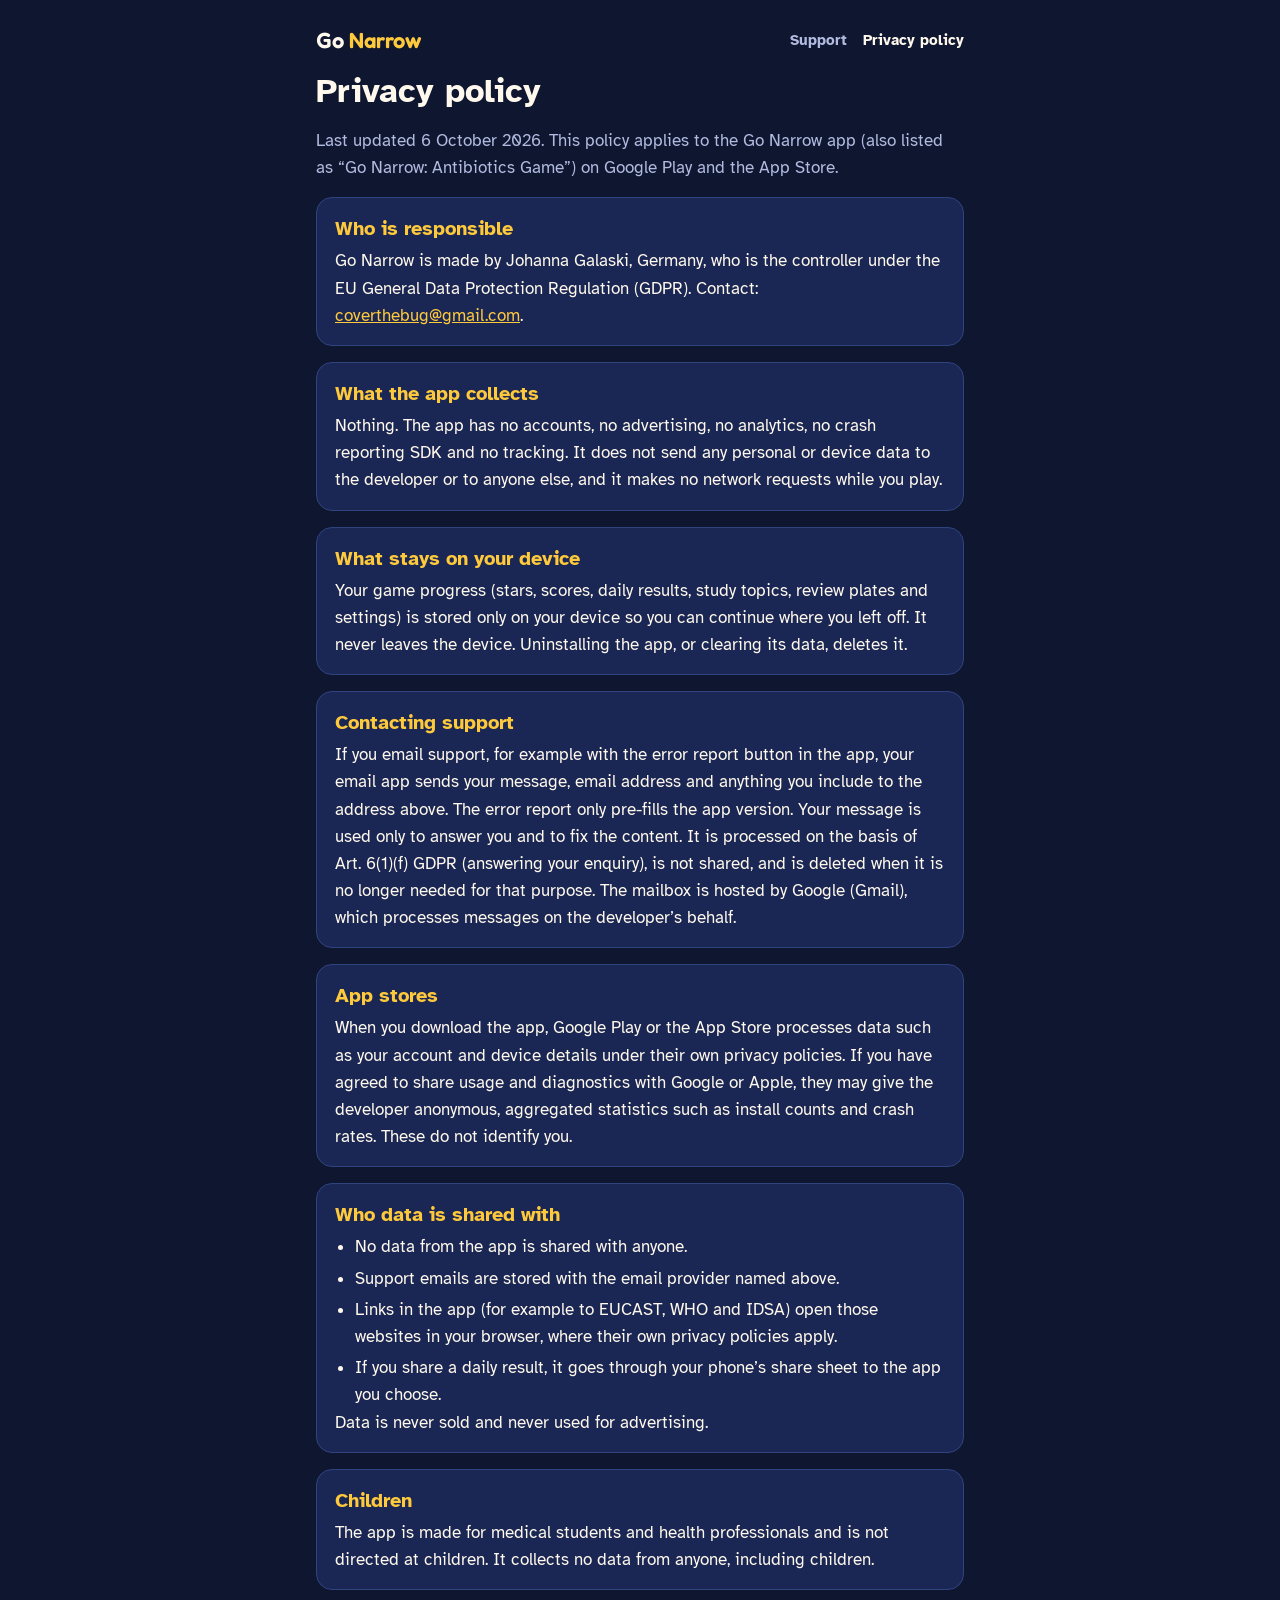
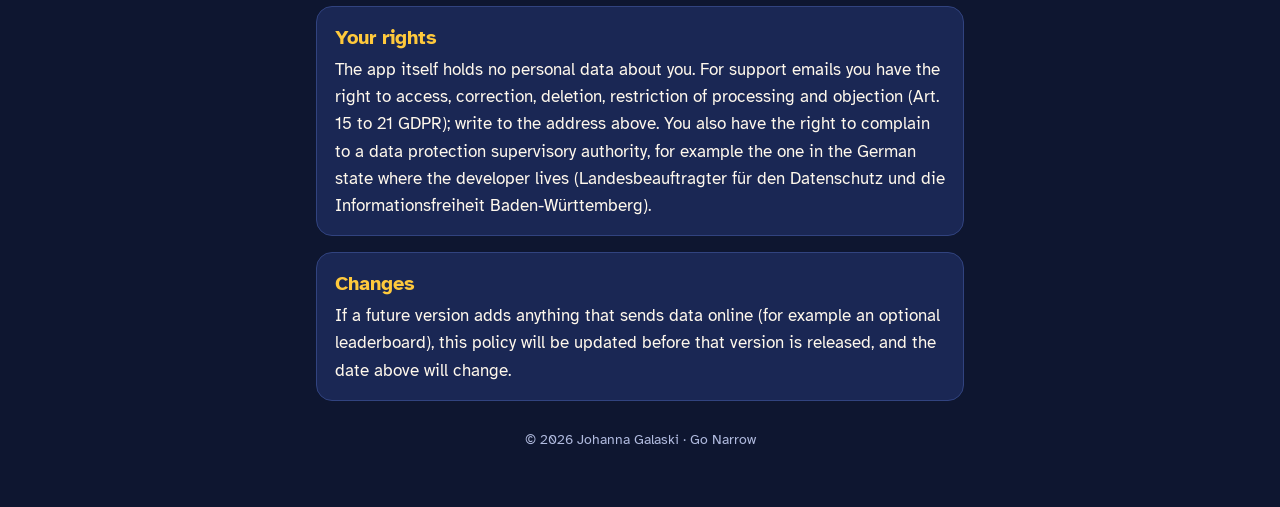
==== go-narrow/privacy.html @ a6ee61db "Privacy_Github" ====
<!doctype html>
<html lang="en">
<head>
<meta charset="utf-8">
<meta name="theme-color" content="#0e1630">
<meta name="viewport" content="width=device-width,initial-scale=1">
<title>Go Narrow Privacy Policy</title>
<meta name="description" content="Privacy policy for the Go Narrow antibiotics learning game for Android and iOS.">
<link rel="stylesheet" href="style.css">
</head>
<body>
<main>
<header><a class="mark" href="index.html">Go <span>Narrow</span></a><nav><a href="index.html">Support</a><a href="privacy.html" aria-current="page">Privacy policy</a></nav></header>
<h1>Privacy policy</h1>
<p class="lede">Last updated 6 October 2026. This policy applies to the Go Narrow app (also listed as “Go Narrow: Antibiotics Game”) on Google Play and the App Store.</p>

<section>
<h2>Who is responsible</h2>
<p>Go Narrow is made by Johanna Galaski, Germany, who is the controller under the EU General Data Protection Regulation (GDPR). Contact: <a href="mailto:coverthebug@gmail.com">coverthebug@gmail.com</a>.</p>
</section>
<section>
<h2>What the app collects</h2>
<p>Nothing. The app has no accounts, no advertising, no analytics, no crash reporting SDK and no tracking. It does not send any personal or device data to the developer or to anyone else, and it makes no network requests while you play.</p>
</section>
<section>
<h2>What stays on your device</h2>
<p>Your game progress (stars, scores, daily results, study topics, review plates and settings) is stored only on your device so you can continue where you left off. It never leaves the device. Uninstalling the app, or clearing its data, deletes it.</p>
</section>
<section>
<h2>Contacting support</h2>
<p>If you email support, for example with the error report button in the app, your email app sends your message, email address and anything you include to the address above. The error report only pre-fills the app version. Your message is used only to answer you and to fix the content. It is processed on the basis of Art. 6(1)(f) GDPR (answering your enquiry), is not shared, and is deleted when it is no longer needed for that purpose. The mailbox is hosted by Google (Gmail), which processes messages on the developer’s behalf.</p>
</section>
<section>
<h2>App stores</h2>
<p>When you download the app, Google Play or the App Store processes data such as your account and device details under their own privacy policies. If you have agreed to share usage and diagnostics with Google or Apple, they may give the developer anonymous, aggregated statistics such as install counts and crash rates. These do not identify you.</p>
</section>
<section>
<h2>Who data is shared with</h2>
<ul>
<li>No data from the app is shared with anyone.</li>
<li>Support emails are stored with the email provider named above.</li>
<li>Links in the app (for example to EUCAST, WHO and IDSA) open those websites in your browser, where their own privacy policies apply.</li>
<li>If you share a daily result, it goes through your phone’s share sheet to the app you choose.</li>
</ul>
<p>Data is never sold and never used for advertising.</p>
</section>
<section>
<h2>Children</h2>
<p>The app is made for medical students and health professionals and is not directed at children. It collects no data from anyone, including children.</p>
</section>
<section>
<h2>Your rights</h2>
<p>The app itself holds no personal data about you. For support emails you have the right to access, correction, deletion, restriction of processing and objection (Art. 15 to 21 GDPR); write to the address above. You also have the right to complain to a data protection supervisory authority, for example the one in the German state where the developer lives (Landesbeauftragter für den Datenschutz und die Informationsfreiheit Baden-Württemberg).</p>
</section>
<section>
<h2>Changes</h2>
<p>If a future version adds anything that sends data online (for example an optional leaderboard), this policy will be updated before that version is released, and the date above will change.</p>
</section>
<footer>© 2026 Johanna Galaski · Go Narrow</footer>
</main>
</body>
</html>
---- go-narrow/style.css ----
/* Atkinson Hyperlegible and Fredoka (SIL Open Font License), the same files the app embeds. */
@font-face{font-family:'Atkinson Hyperlegible';font-weight:400;font-display:swap;src:url(fonts/atkinson-400.woff2) format('woff2')}
@font-face{font-family:'Atkinson Hyperlegible';font-weight:700;font-display:swap;src:url(fonts/atkinson-700.woff2) format('woff2')}
@font-face{font-family:'Fredoka';font-weight:600;font-display:swap;src:url(fonts/fredoka-600.woff2) format('woff2')}

/* The app's colours, flat like the lessons: no gradients, no glow. */
:root{
  color-scheme:dark;
  --bg:#0e1630; --panel:#1a2754; --line:#31437f;
  --ink:#fff8ec; --dim:#b1bbdf; --gold:#ffc93c;
  --body:'Atkinson Hyperlegible',system-ui,-apple-system,'Segoe UI',Roboto,sans-serif;
  --round:'Fredoka',ui-rounded,system-ui,sans-serif;
}
*{box-sizing:border-box}
body{margin:0;background:var(--bg);color:var(--ink);font:17px/1.6 var(--body);-webkit-font-smoothing:antialiased}
main{max-width:680px;margin:0 auto;padding:28px 16px 56px;display:flex;flex-direction:column;gap:16px}
header{display:flex;align-items:center;justify-content:space-between;gap:12px;flex-wrap:wrap;padding-bottom:4px}
.mark{font:600 22px/1 var(--round);color:var(--ink);text-decoration:none}
.mark span{color:var(--gold)}
nav{display:flex;gap:16px;flex-wrap:wrap}
nav a{font-weight:700;font-size:15px;color:var(--dim);text-decoration:none}
nav a:hover,nav a[aria-current]{color:var(--ink)}

h1{margin:0;font:700 34px/1.15 var(--body);text-wrap:balance}
.lede{margin:0;color:var(--dim)}
section{background:var(--panel);border:1px solid var(--line);border-radius:16px;padding:18px 18px 16px}
h2{margin:0 0 6px;font:700 20px/1.25 var(--body);color:var(--gold)}
p{margin:0}
p+p{margin-top:10px}
ul{margin:0;padding-left:20px}
li+li{margin-top:4px}
a{color:var(--gold)}
a:focus-visible{outline:3px solid var(--gold);outline-offset:2px;border-radius:4px}
footer{margin-top:12px;font-size:14px;color:var(--dim);text-align:center}
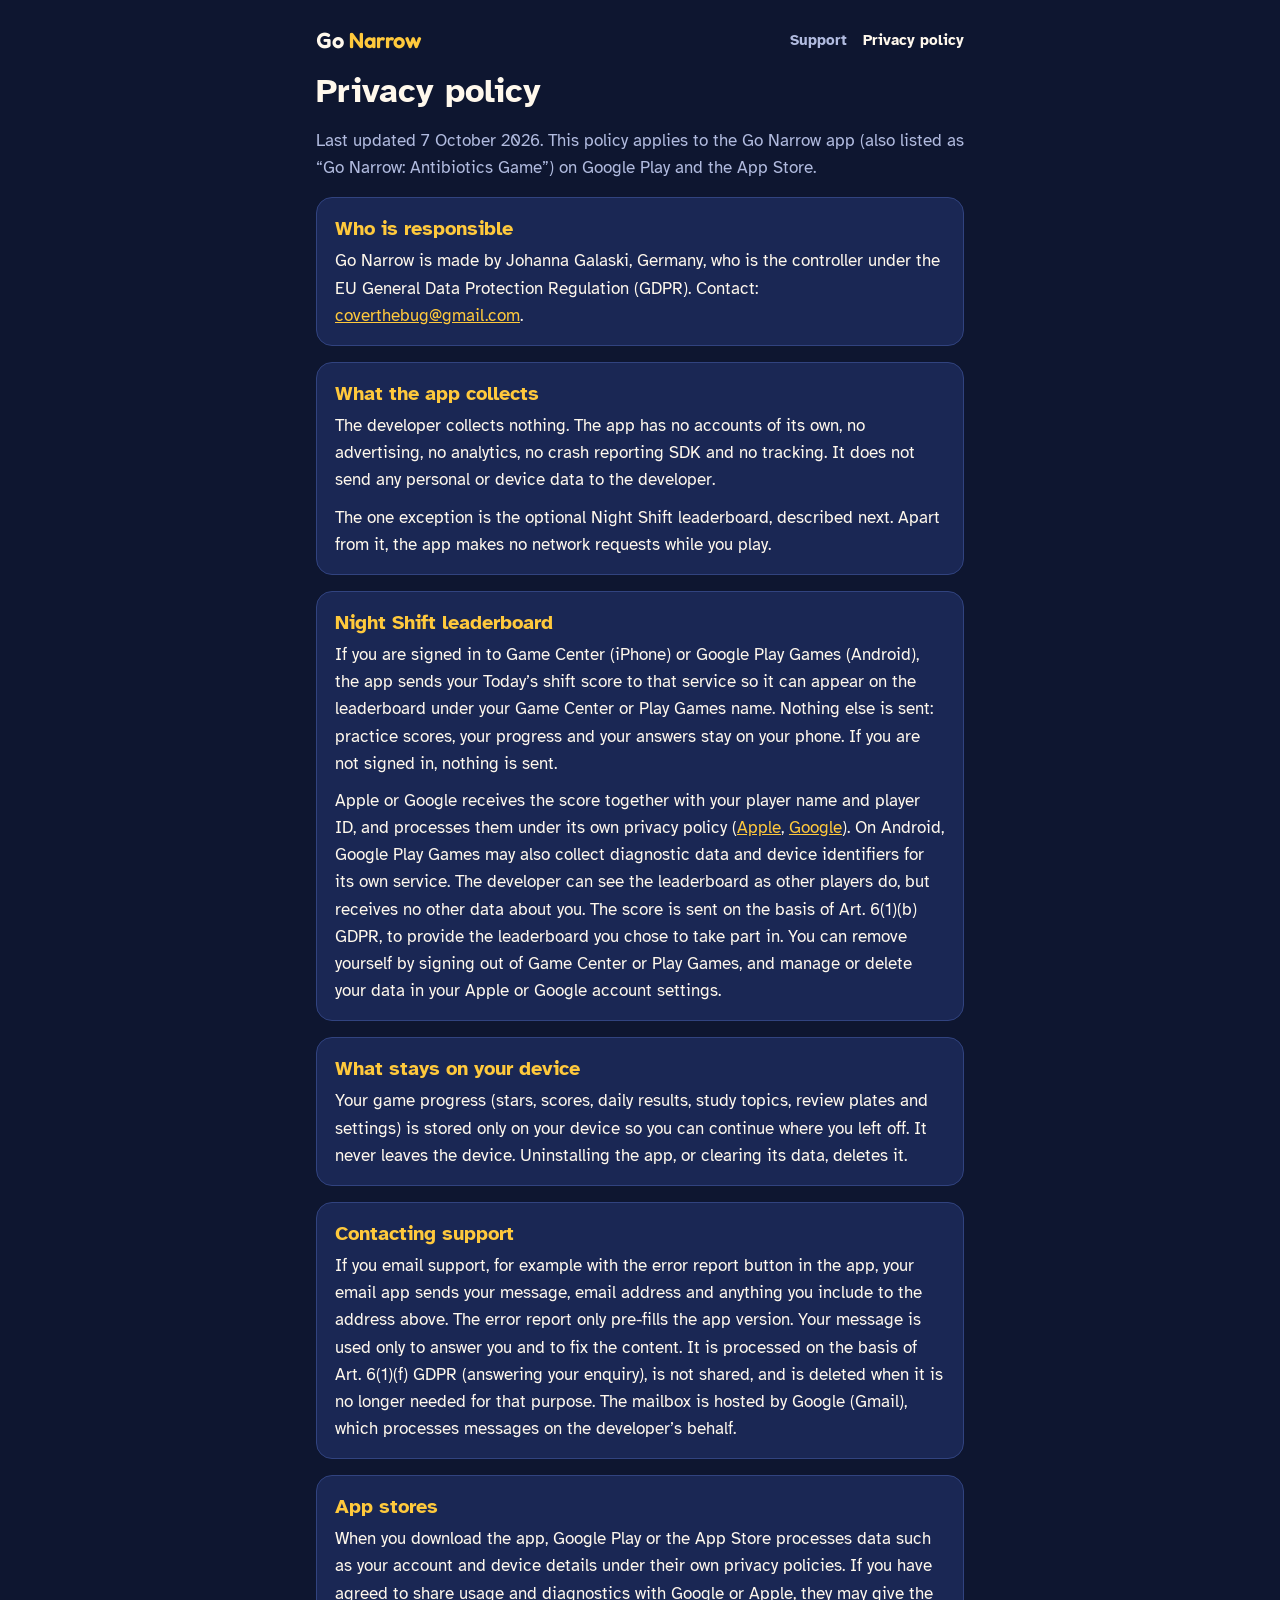
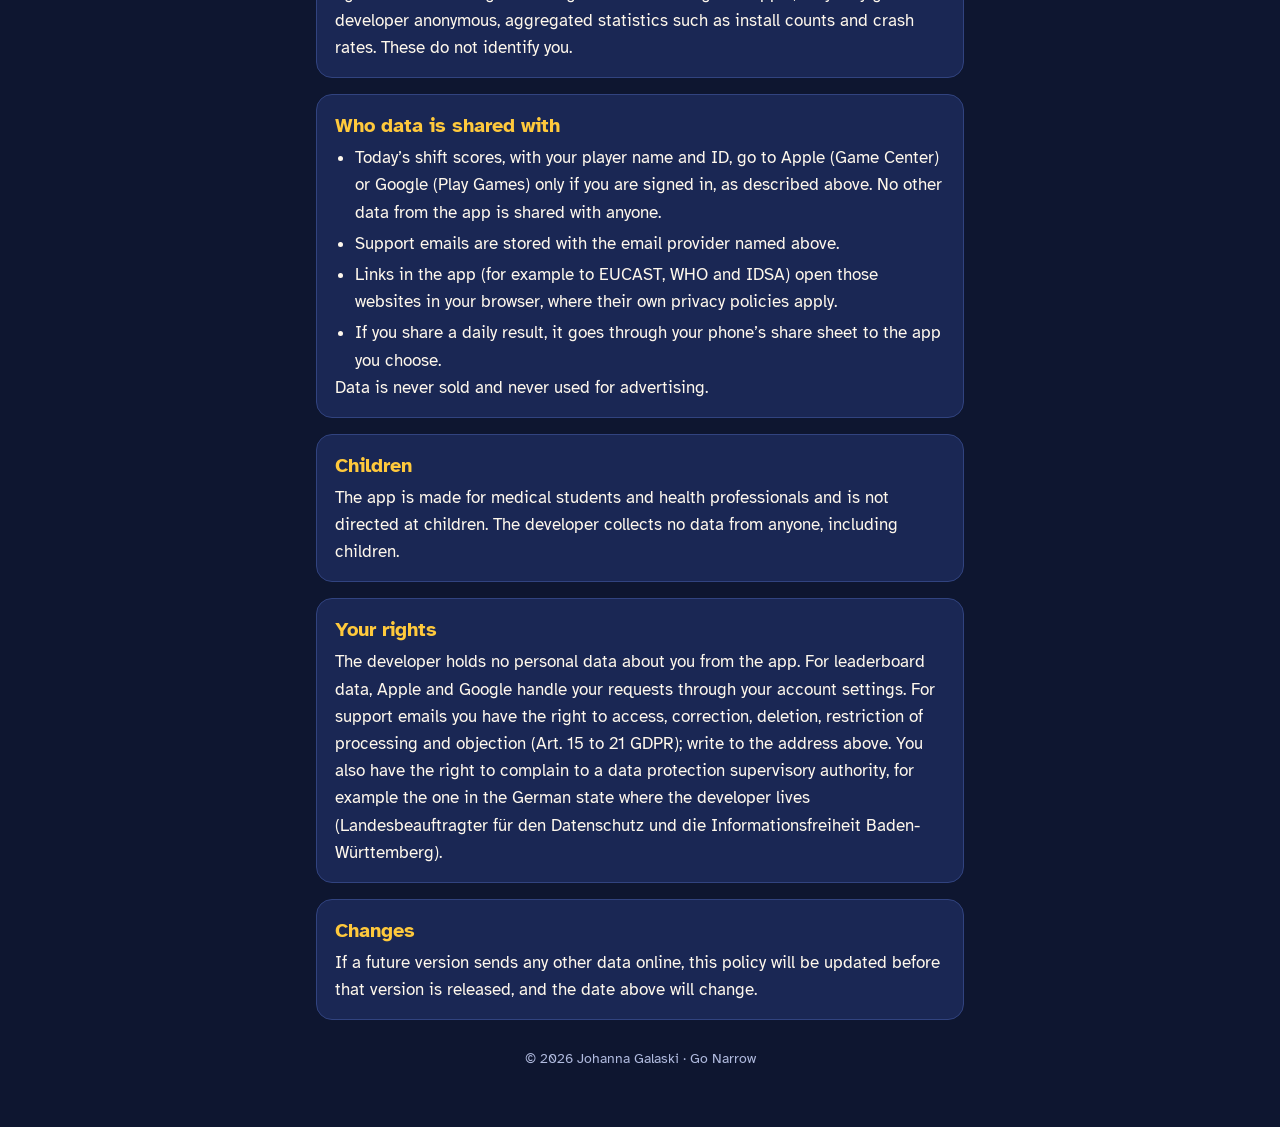
==== commit e8d4b3d5: "Privacy policy: Night Shift leaderboard Co-Authored-By: Claude Opus 5.5 (1M context) <noreply@anthro" ====
--- a/go-narrow/privacy.html
+++ b/go-narrow/privacy.html
@@ -12,7 +12,7 @@
 <main>
 <header><a class="mark" href="index.html">Go <span>Narrow</span></a><nav><a href="index.html">Support</a><a href="privacy.html" aria-current="page">Privacy policy</a></nav></header>
 <h1>Privacy policy</h1>
-<p class="lede">Last updated 6 October 2026. This policy applies to the Go Narrow app (also listed as “Go Narrow: Antibiotics Game”) on Google Play and the App Store.</p>
+<p class="lede">Last updated 7 October 2026. This policy applies to the Go Narrow app (also listed as “Go Narrow: Antibiotics Game”) on Google Play and the App Store.</p>
 
 <section>
 <h2>Who is responsible</h2>
@@ -20,7 +20,13 @@
 </section>
 <section>
 <h2>What the app collects</h2>
-<p>Nothing. The app has no accounts, no advertising, no analytics, no crash reporting SDK and no tracking. It does not send any personal or device data to the developer or to anyone else, and it makes no network requests while you play.</p>
+<p>The developer collects nothing. The app has no accounts of its own, no advertising, no analytics, no crash reporting SDK and no tracking. It does not send any personal or device data to the developer.</p>
+<p>The one exception is the optional Night Shift leaderboard, described next. Apart from it, the app makes no network requests while you play.</p>
+</section>
+<section>
+<h2>Night Shift leaderboard</h2>
+<p>If you are signed in to Game Center (iPhone) or Google Play Games (Android), the app sends your Today’s shift score to that service so it can appear on the leaderboard under your Game Center or Play Games name. Nothing else is sent: practice scores, your progress and your answers stay on your phone. If you are not signed in, nothing is sent.</p>
+<p>Apple or Google receives the score together with your player name and player ID, and processes them under its own privacy policy (<a href="https://www.apple.com/legal/privacy/">Apple</a>, <a href="https://policies.google.com/privacy">Google</a>). On Android, Google Play Games may also collect diagnostic data and device identifiers for its own service. The developer can see the leaderboard as other players do, but receives no other data about you. The score is sent on the basis of Art. 6(1)(b) GDPR, to provide the leaderboard you chose to take part in. You can remove yourself by signing out of Game Center or Play Games, and manage or delete your data in your Apple or Google account settings.</p>
 </section>
 <section>
 <h2>What stays on your device</h2>
@@ -37,7 +43,7 @@
 <section>
 <h2>Who data is shared with</h2>
 <ul>
-<li>No data from the app is shared with anyone.</li>
+<li>Today’s shift scores, with your player name and ID, go to Apple (Game Center) or Google (Play Games) only if you are signed in, as described above. No other data from the app is shared with anyone.</li>
 <li>Support emails are stored with the email provider named above.</li>
 <li>Links in the app (for example to EUCAST, WHO and IDSA) open those websites in your browser, where their own privacy policies apply.</li>
 <li>If you share a daily result, it goes through your phone’s share sheet to the app you choose.</li>
@@ -46,15 +52,15 @@
 </section>
 <section>
 <h2>Children</h2>
-<p>The app is made for medical students and health professionals and is not directed at children. It collects no data from anyone, including children.</p>
+<p>The app is made for medical students and health professionals and is not directed at children. The developer collects no data from anyone, including children.</p>
 </section>
 <section>
 <h2>Your rights</h2>
-<p>The app itself holds no personal data about you. For support emails you have the right to access, correction, deletion, restriction of processing and objection (Art. 15 to 21 GDPR); write to the address above. You also have the right to complain to a data protection supervisory authority, for example the one in the German state where the developer lives (Landesbeauftragter für den Datenschutz und die Informationsfreiheit Baden-Württemberg).</p>
+<p>The developer holds no personal data about you from the app. For leaderboard data, Apple and Google handle your requests through your account settings. For support emails you have the right to access, correction, deletion, restriction of processing and objection (Art. 15 to 21 GDPR); write to the address above. You also have the right to complain to a data protection supervisory authority, for example the one in the German state where the developer lives (Landesbeauftragter für den Datenschutz und die Informationsfreiheit Baden-Württemberg).</p>
 </section>
 <section>
 <h2>Changes</h2>
-<p>If a future version adds anything that sends data online (for example an optional leaderboard), this policy will be updated before that version is released, and the date above will change.</p>
+<p>If a future version sends any other data online, this policy will be updated before that version is released, and the date above will change.</p>
 </section>
 <footer>© 2026 Johanna Galaski · Go Narrow</footer>
 </main>
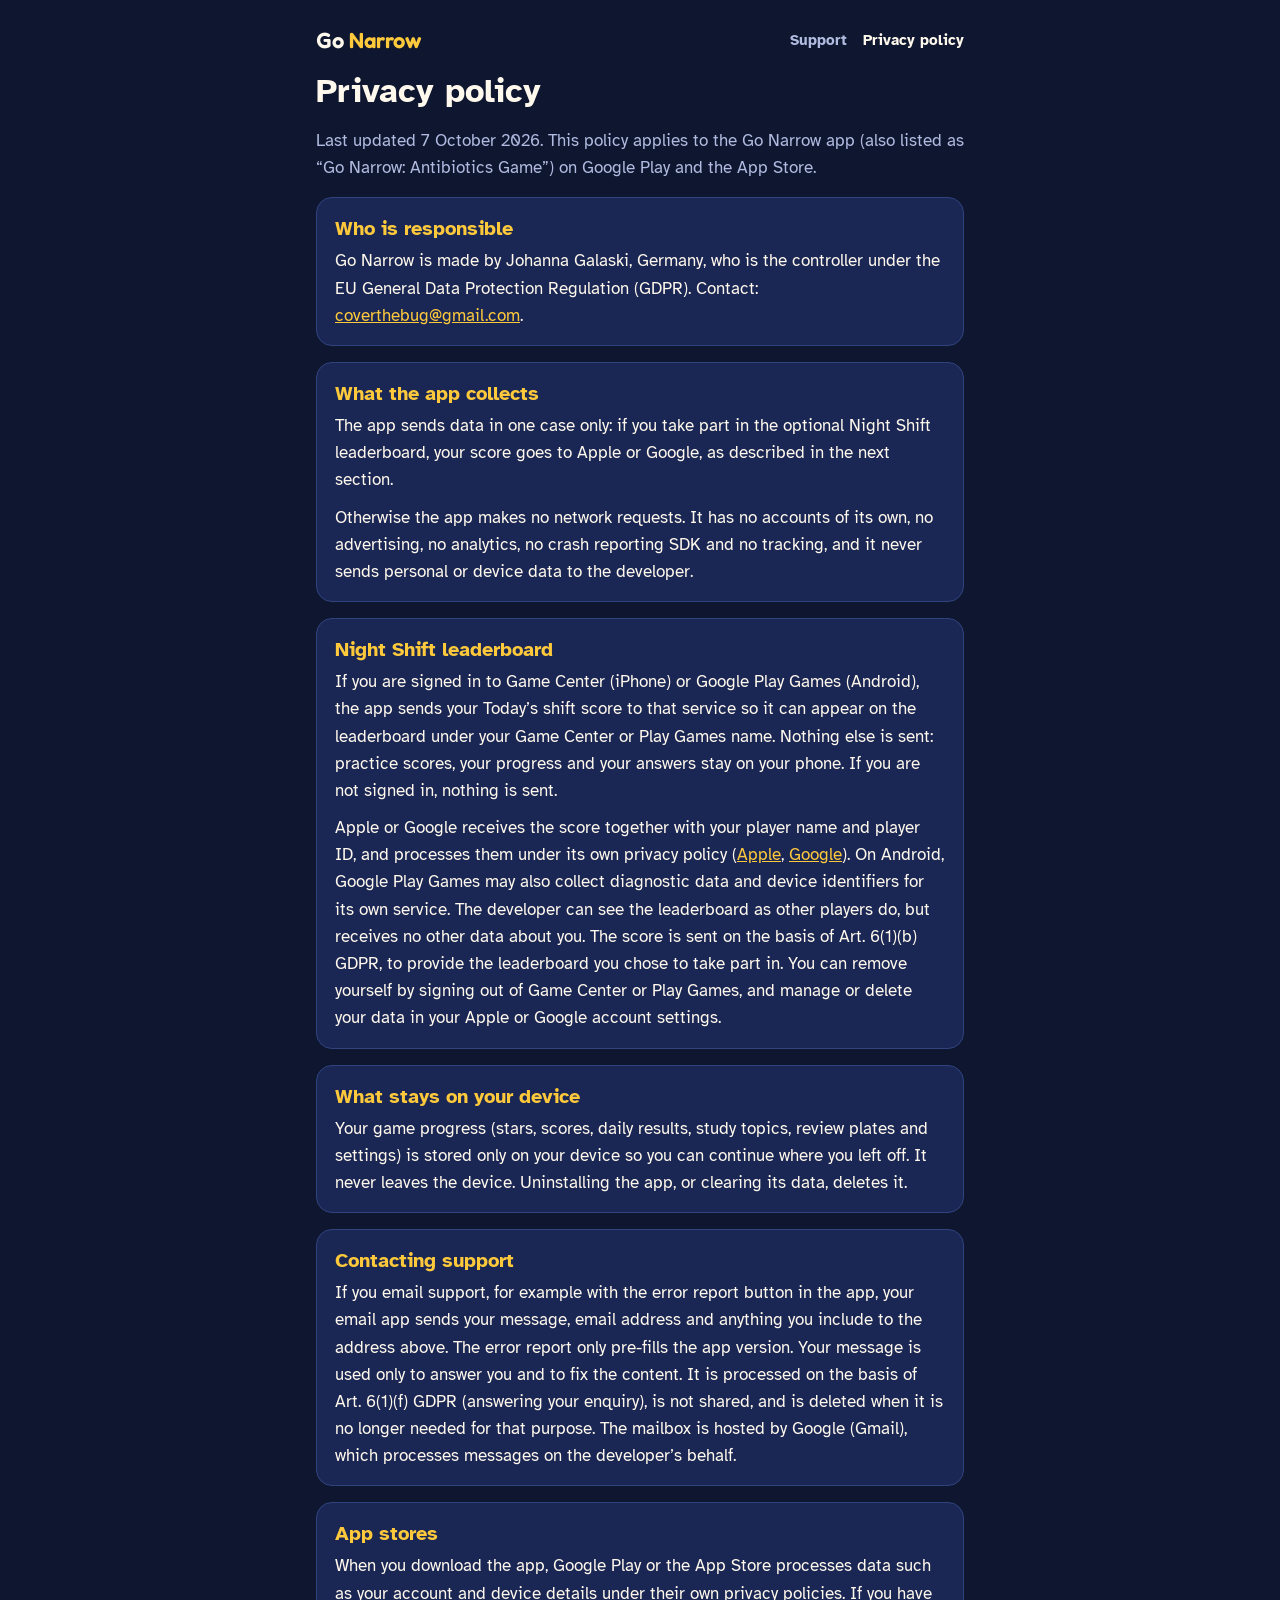
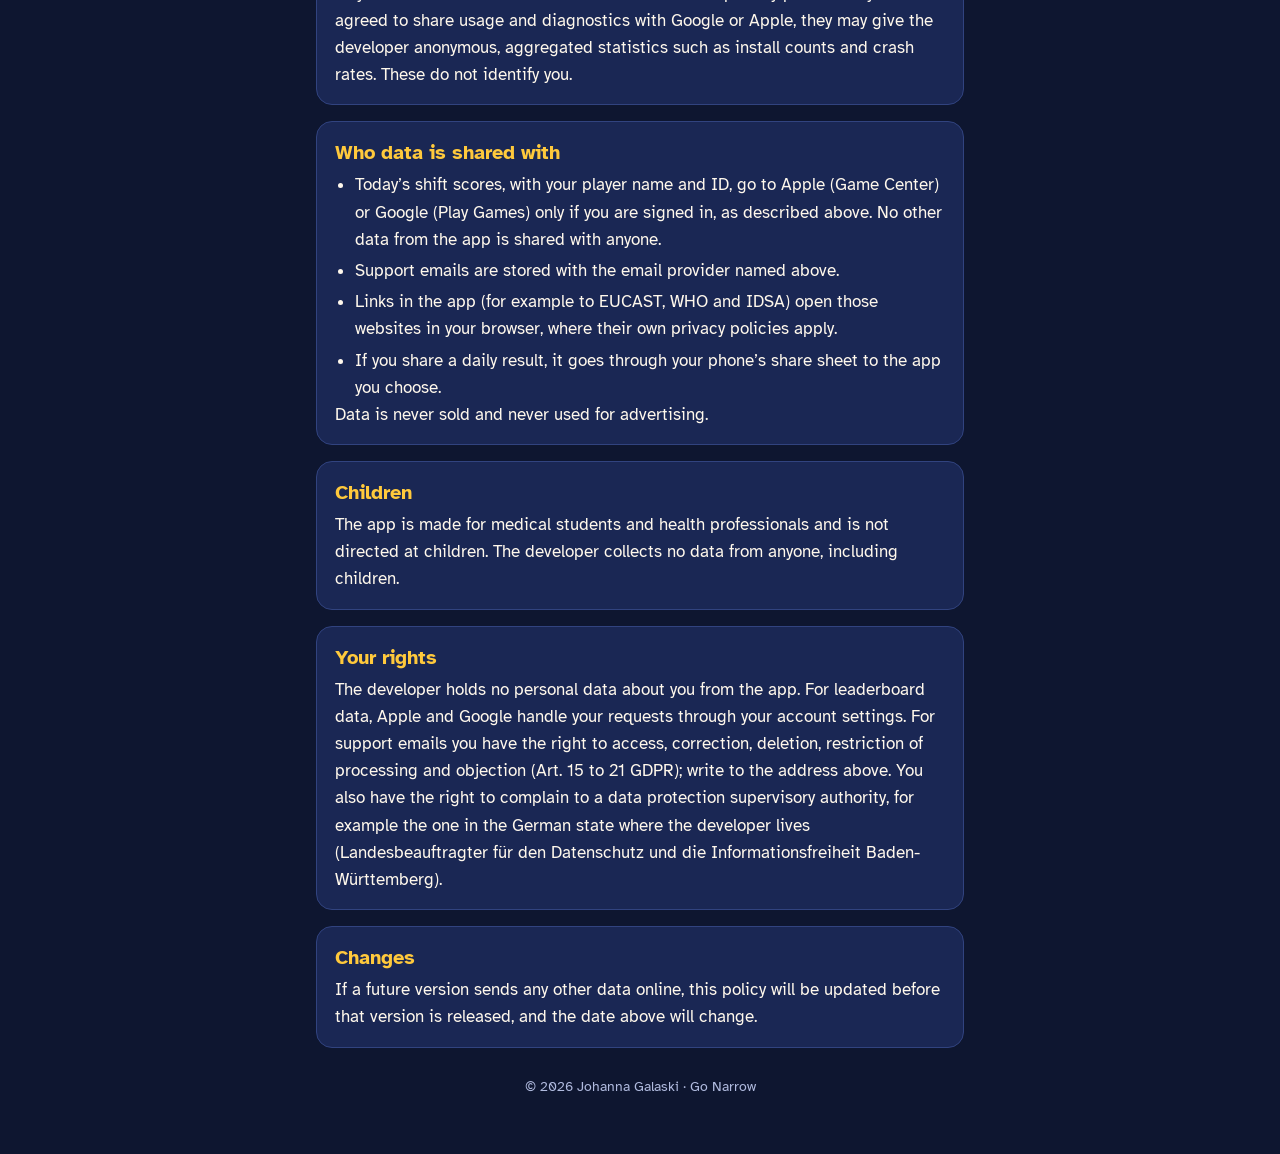
==== commit b5d47b36: "Privacy policy: lead with the leaderboard Co-Authored-By: Claude Opus 5.5 (1M context) <noreply@anth" ====
--- a/go-narrow/privacy.html
+++ b/go-narrow/privacy.html
@@ -20,8 +20,8 @@
 </section>
 <section>
 <h2>What the app collects</h2>
-<p>The developer collects nothing. The app has no accounts of its own, no advertising, no analytics, no crash reporting SDK and no tracking. It does not send any personal or device data to the developer.</p>
-<p>The one exception is the optional Night Shift leaderboard, described next. Apart from it, the app makes no network requests while you play.</p>
+<p>The app sends data in one case only: if you take part in the optional Night Shift leaderboard, your score goes to Apple or Google, as described in the next section.</p>
+<p>Otherwise the app makes no network requests. It has no accounts of its own, no advertising, no analytics, no crash reporting SDK and no tracking, and it never sends personal or device data to the developer.</p>
 </section>
 <section>
 <h2>Night Shift leaderboard</h2>
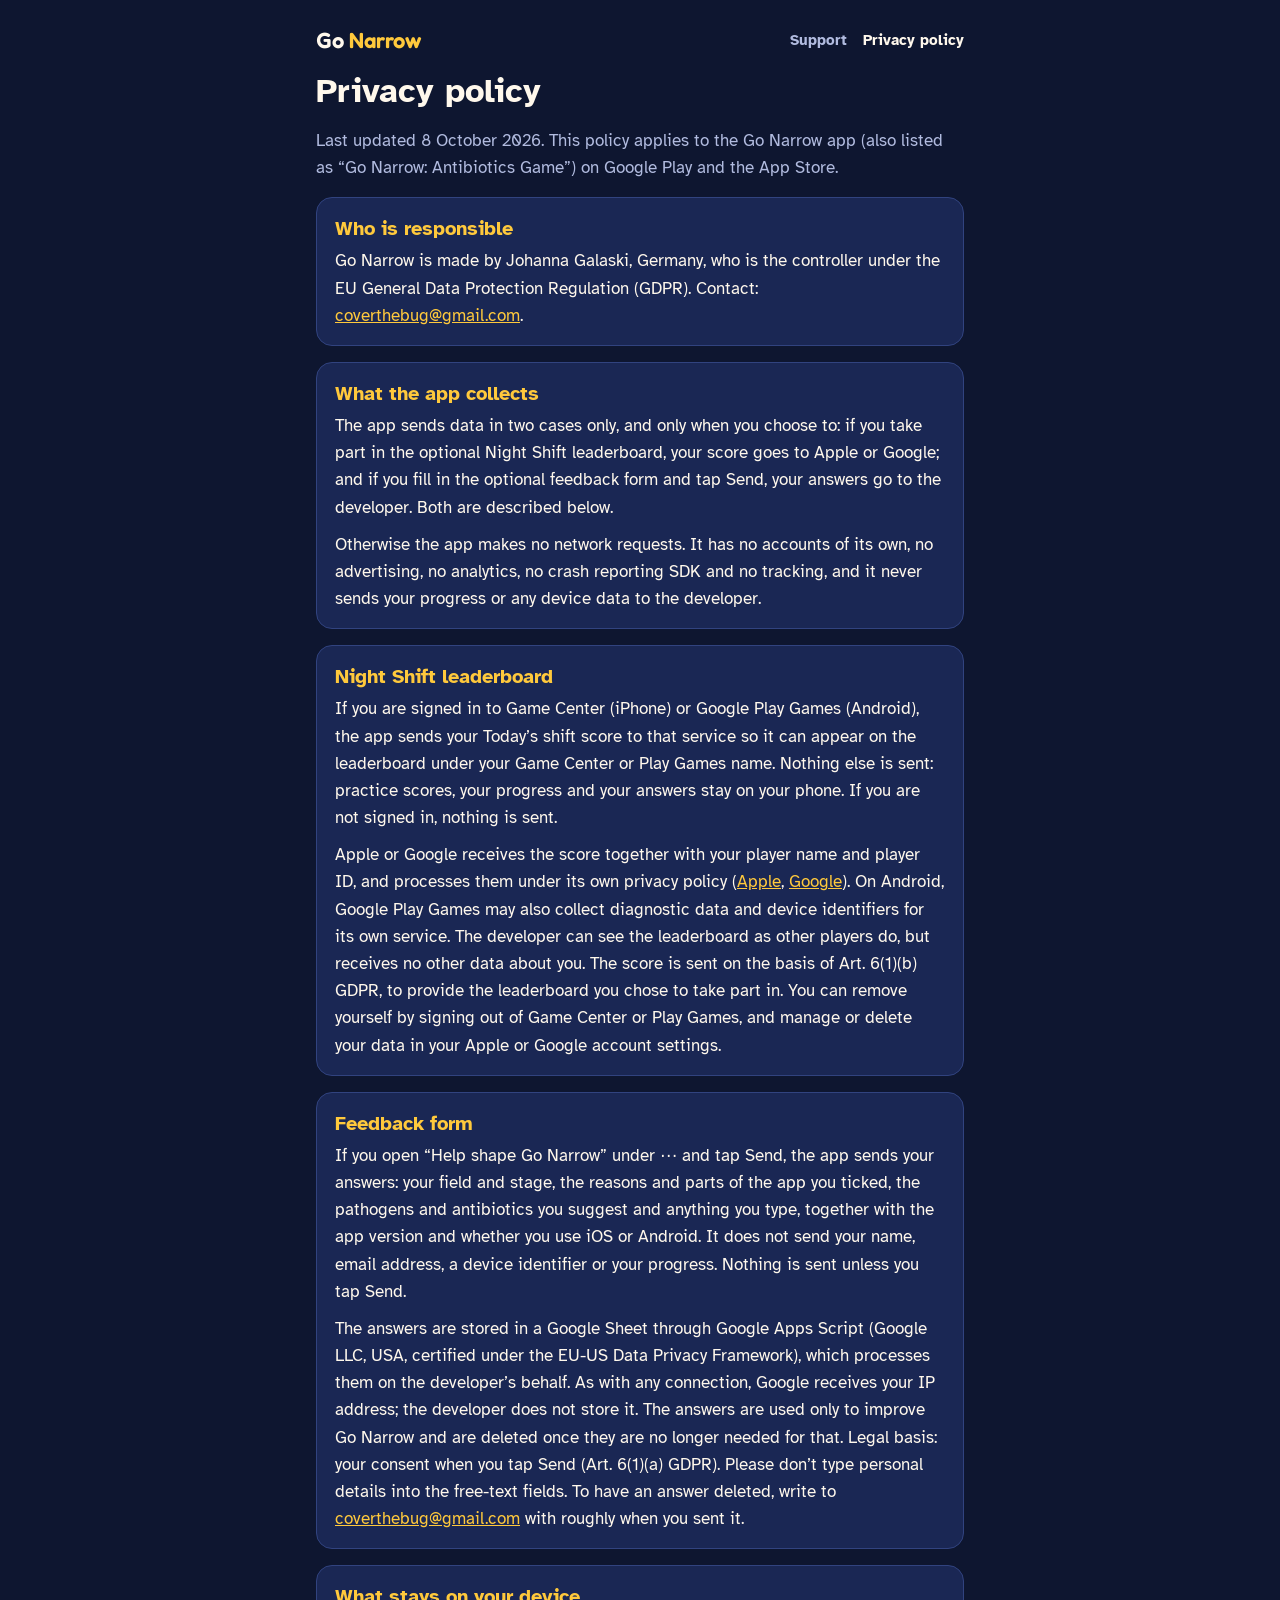
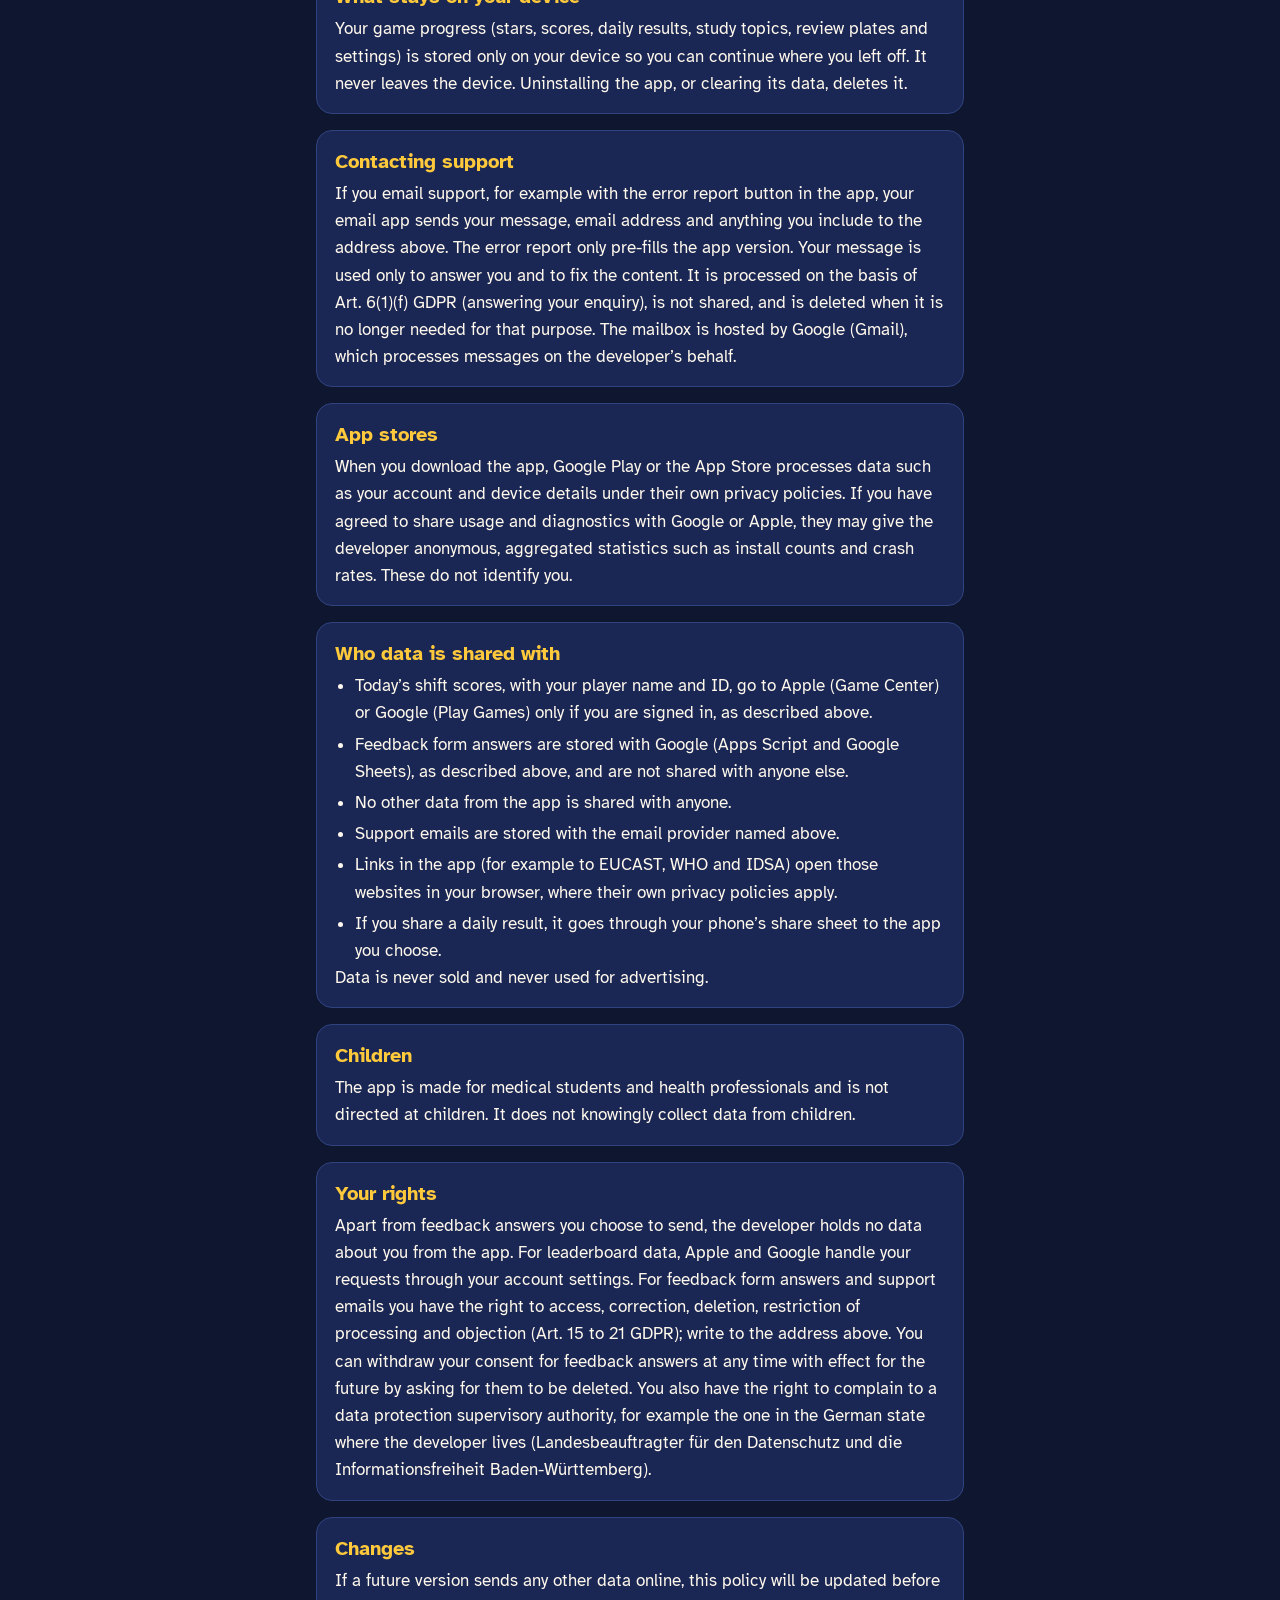
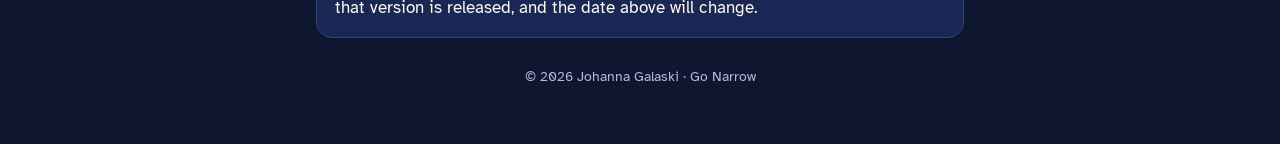
==== commit 1b005f40: "Privacy policy: feedback form (not live until the form ships) Co-Authored-By: Claude Opus 5.5 (1M co" ====
--- a/go-narrow/privacy.html
+++ b/go-narrow/privacy.html
@@ -12,7 +12,7 @@
 <main>
 <header><a class="mark" href="index.html">Go <span>Narrow</span></a><nav><a href="index.html">Support</a><a href="privacy.html" aria-current="page">Privacy policy</a></nav></header>
 <h1>Privacy policy</h1>
-<p class="lede">Last updated 7 October 2026. This policy applies to the Go Narrow app (also listed as “Go Narrow: Antibiotics Game”) on Google Play and the App Store.</p>
+<p class="lede">Last updated 8 October 2026. This policy applies to the Go Narrow app (also listed as “Go Narrow: Antibiotics Game”) on Google Play and the App Store.</p>
 
 <section>
 <h2>Who is responsible</h2>
@@ -20,13 +20,18 @@
 </section>
 <section>
 <h2>What the app collects</h2>
-<p>The app sends data in one case only: if you take part in the optional Night Shift leaderboard, your score goes to Apple or Google, as described in the next section.</p>
-<p>Otherwise the app makes no network requests. It has no accounts of its own, no advertising, no analytics, no crash reporting SDK and no tracking, and it never sends personal or device data to the developer.</p>
+<p>The app sends data in two cases only, and only when you choose to: if you take part in the optional Night Shift leaderboard, your score goes to Apple or Google; and if you fill in the optional feedback form and tap Send, your answers go to the developer. Both are described below.</p>
+<p>Otherwise the app makes no network requests. It has no accounts of its own, no advertising, no analytics, no crash reporting SDK and no tracking, and it never sends your progress or any device data to the developer.</p>
 </section>
 <section>
 <h2>Night Shift leaderboard</h2>
 <p>If you are signed in to Game Center (iPhone) or Google Play Games (Android), the app sends your Today’s shift score to that service so it can appear on the leaderboard under your Game Center or Play Games name. Nothing else is sent: practice scores, your progress and your answers stay on your phone. If you are not signed in, nothing is sent.</p>
 <p>Apple or Google receives the score together with your player name and player ID, and processes them under its own privacy policy (<a href="https://www.apple.com/legal/privacy/">Apple</a>, <a href="https://policies.google.com/privacy">Google</a>). On Android, Google Play Games may also collect diagnostic data and device identifiers for its own service. The developer can see the leaderboard as other players do, but receives no other data about you. The score is sent on the basis of Art. 6(1)(b) GDPR, to provide the leaderboard you chose to take part in. You can remove yourself by signing out of Game Center or Play Games, and manage or delete your data in your Apple or Google account settings.</p>
+</section>
+<section>
+<h2>Feedback form</h2>
+<p>If you open “Help shape Go Narrow” under ⋯ and tap Send, the app sends your answers: your field and stage, the reasons and parts of the app you ticked, the pathogens and antibiotics you suggest and anything you type, together with the app version and whether you use iOS or Android. It does not send your name, email address, a device identifier or your progress. Nothing is sent unless you tap Send.</p>
+<p>The answers are stored in a Google Sheet through Google Apps Script (Google LLC, USA, certified under the EU-US Data Privacy Framework), which processes them on the developer’s behalf. As with any connection, Google receives your IP address; the developer does not store it. The answers are used only to improve Go Narrow and are deleted once they are no longer needed for that. Legal basis: your consent when you tap Send (Art. 6(1)(a) GDPR). Please don’t type personal details into the free-text fields. To have an answer deleted, write to <a href="mailto:coverthebug@gmail.com">coverthebug@gmail.com</a> with roughly when you sent it.</p>
 </section>
 <section>
 <h2>What stays on your device</h2>
@@ -43,7 +48,9 @@
 <section>
 <h2>Who data is shared with</h2>
 <ul>
-<li>Today’s shift scores, with your player name and ID, go to Apple (Game Center) or Google (Play Games) only if you are signed in, as described above. No other data from the app is shared with anyone.</li>
+<li>Today’s shift scores, with your player name and ID, go to Apple (Game Center) or Google (Play Games) only if you are signed in, as described above. </li>
+<li>Feedback form answers are stored with Google (Apps Script and Google Sheets), as described above, and are not shared with anyone else.</li>
+<li>No other data from the app is shared with anyone.</li>
 <li>Support emails are stored with the email provider named above.</li>
 <li>Links in the app (for example to EUCAST, WHO and IDSA) open those websites in your browser, where their own privacy policies apply.</li>
 <li>If you share a daily result, it goes through your phone’s share sheet to the app you choose.</li>
@@ -52,11 +59,11 @@
 </section>
 <section>
 <h2>Children</h2>
-<p>The app is made for medical students and health professionals and is not directed at children. The developer collects no data from anyone, including children.</p>
+<p>The app is made for medical students and health professionals and is not directed at children. It does not knowingly collect data from children.</p>
 </section>
 <section>
 <h2>Your rights</h2>
-<p>The developer holds no personal data about you from the app. For leaderboard data, Apple and Google handle your requests through your account settings. For support emails you have the right to access, correction, deletion, restriction of processing and objection (Art. 15 to 21 GDPR); write to the address above. You also have the right to complain to a data protection supervisory authority, for example the one in the German state where the developer lives (Landesbeauftragter für den Datenschutz und die Informationsfreiheit Baden-Württemberg).</p>
+<p>Apart from feedback answers you choose to send, the developer holds no data about you from the app. For leaderboard data, Apple and Google handle your requests through your account settings. For feedback form answers and support emails you have the right to access, correction, deletion, restriction of processing and objection (Art. 15 to 21 GDPR); write to the address above. You can withdraw your consent for feedback answers at any time with effect for the future by asking for them to be deleted. You also have the right to complain to a data protection supervisory authority, for example the one in the German state where the developer lives (Landesbeauftragter für den Datenschutz und die Informationsfreiheit Baden-Württemberg).</p>
 </section>
 <section>
 <h2>Changes</h2>
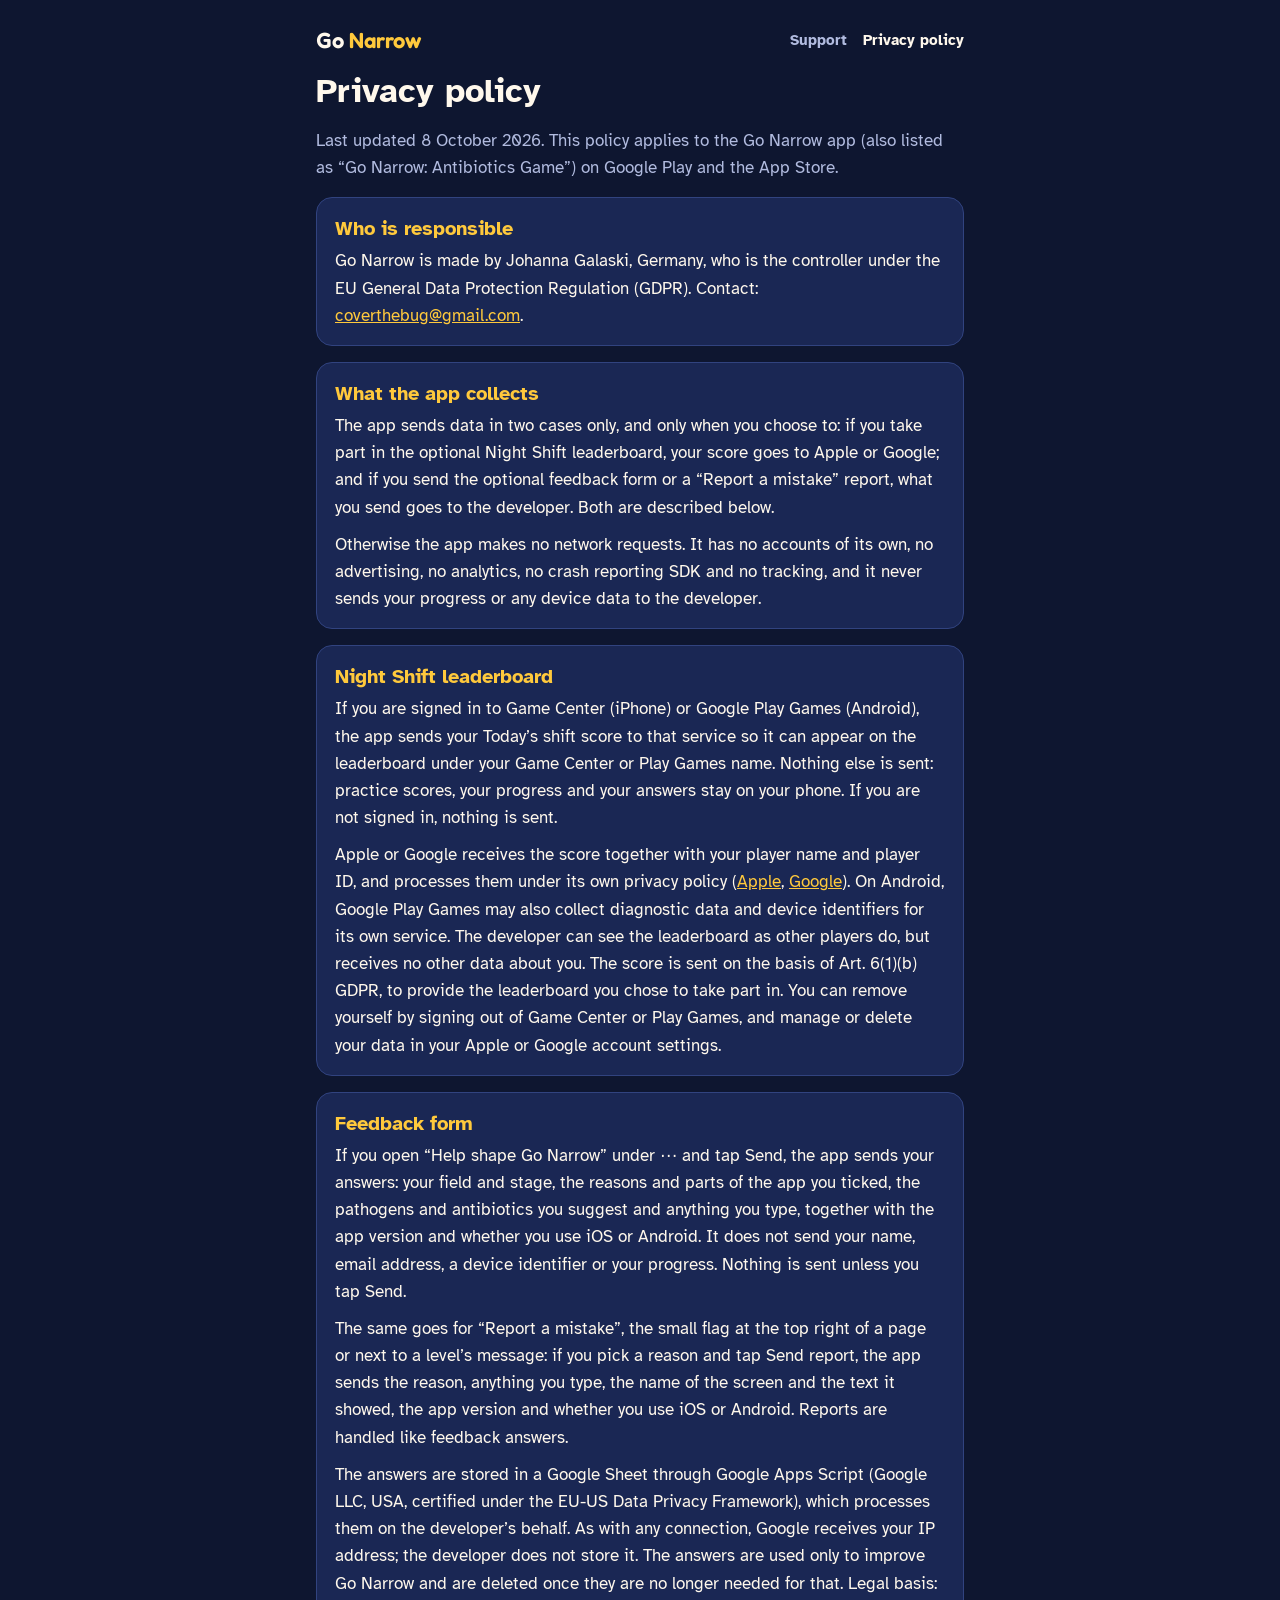
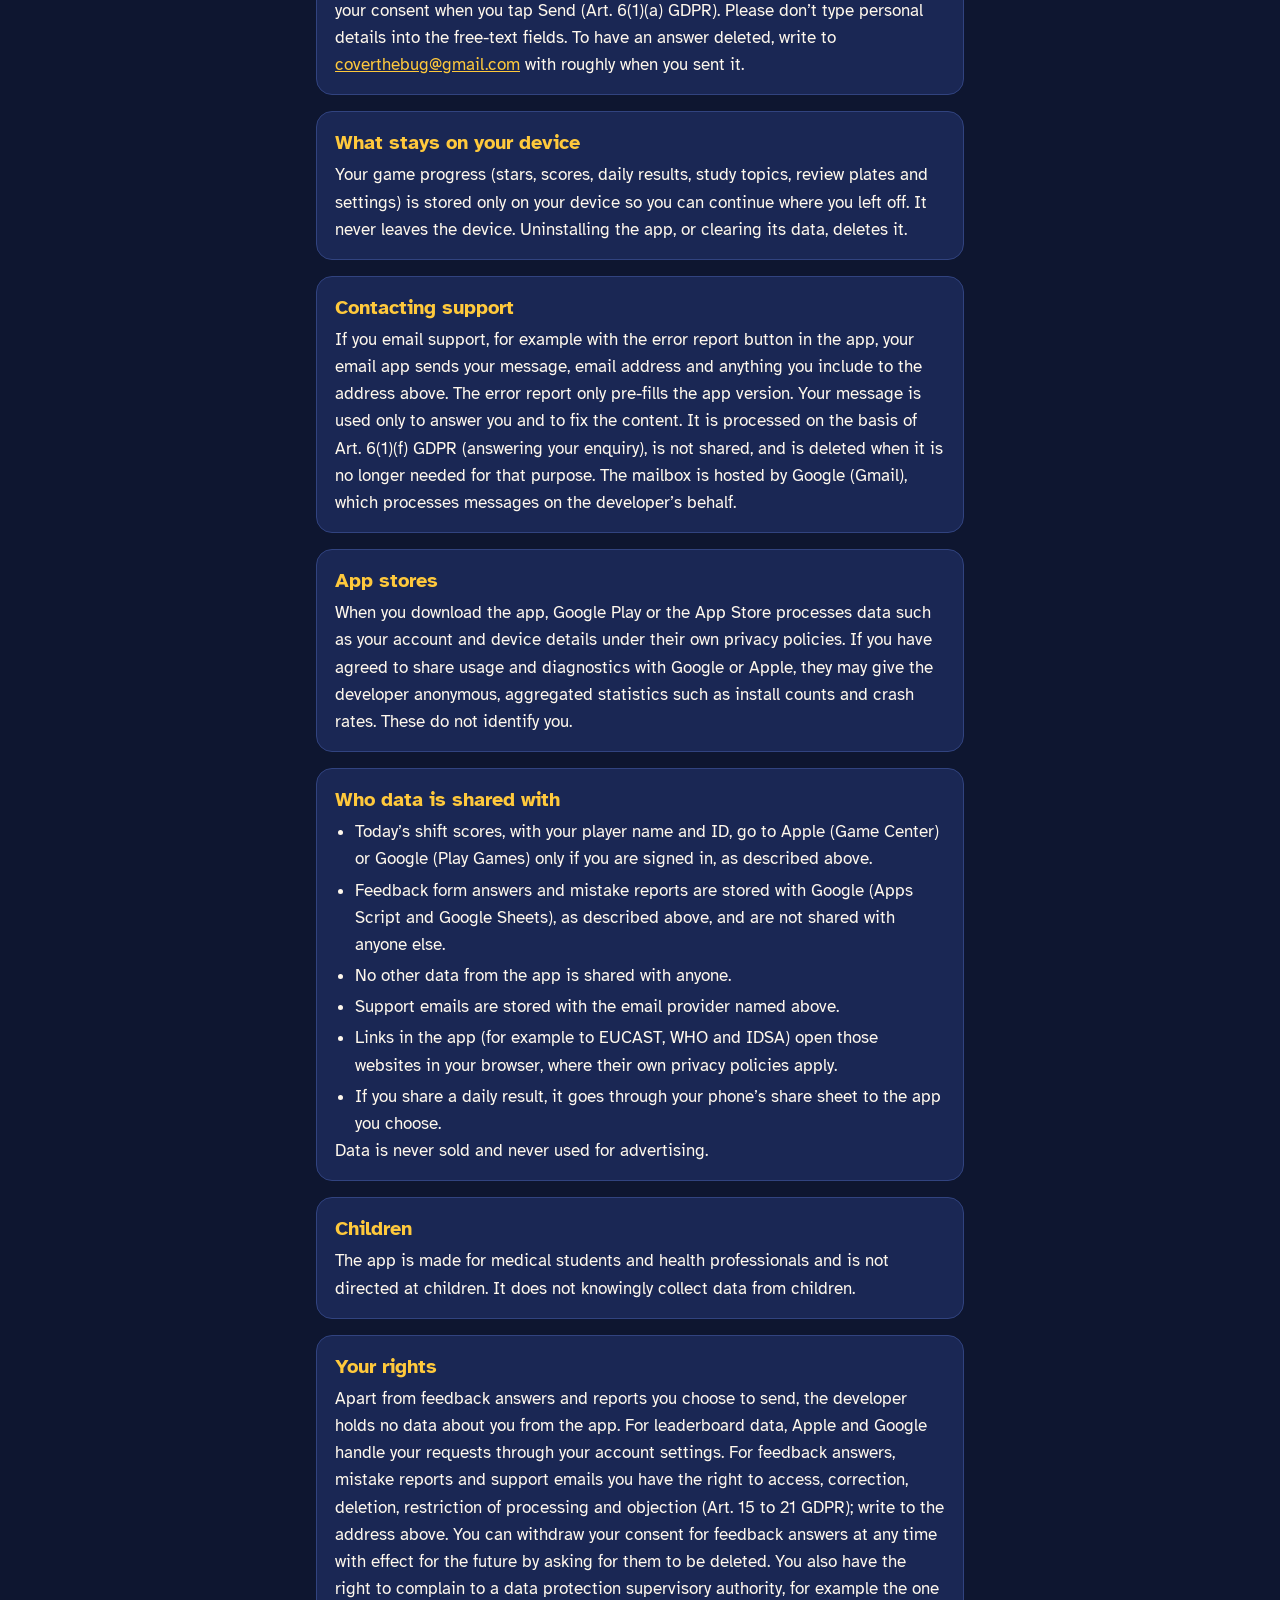
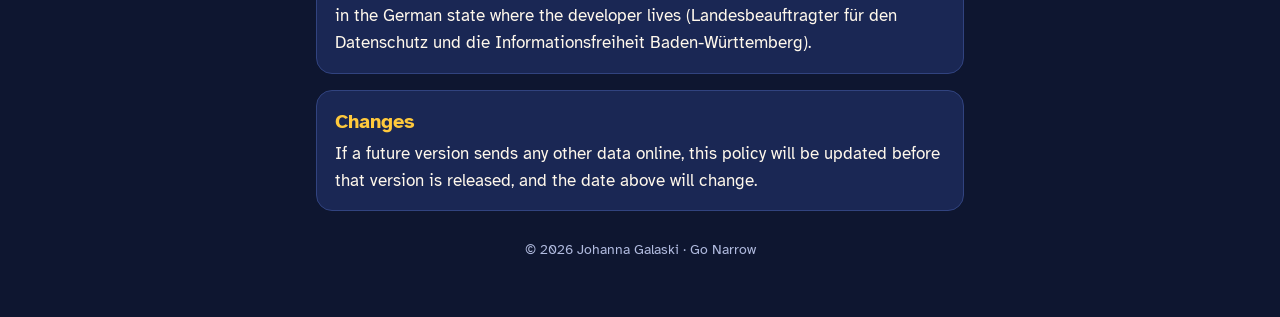
==== commit 939ff8d3: "Privacy policy: Report a mistake (not live until it ships) Co-Authored-By: Claude Opus 5.5 (1M conte" ====
--- a/go-narrow/privacy.html
+++ b/go-narrow/privacy.html
@@ -20,7 +20,7 @@
 </section>
 <section>
 <h2>What the app collects</h2>
-<p>The app sends data in two cases only, and only when you choose to: if you take part in the optional Night Shift leaderboard, your score goes to Apple or Google; and if you fill in the optional feedback form and tap Send, your answers go to the developer. Both are described below.</p>
+<p>The app sends data in two cases only, and only when you choose to: if you take part in the optional Night Shift leaderboard, your score goes to Apple or Google; and if you send the optional feedback form or a “Report a mistake” report, what you send goes to the developer. Both are described below.</p>
 <p>Otherwise the app makes no network requests. It has no accounts of its own, no advertising, no analytics, no crash reporting SDK and no tracking, and it never sends your progress or any device data to the developer.</p>
 </section>
 <section>
@@ -31,6 +31,7 @@
 <section>
 <h2>Feedback form</h2>
 <p>If you open “Help shape Go Narrow” under ⋯ and tap Send, the app sends your answers: your field and stage, the reasons and parts of the app you ticked, the pathogens and antibiotics you suggest and anything you type, together with the app version and whether you use iOS or Android. It does not send your name, email address, a device identifier or your progress. Nothing is sent unless you tap Send.</p>
+<p>The same goes for “Report a mistake”, the small flag at the top right of a page or next to a level’s message: if you pick a reason and tap Send report, the app sends the reason, anything you type, the name of the screen and the text it showed, the app version and whether you use iOS or Android. Reports are handled like feedback answers.</p>
 <p>The answers are stored in a Google Sheet through Google Apps Script (Google LLC, USA, certified under the EU-US Data Privacy Framework), which processes them on the developer’s behalf. As with any connection, Google receives your IP address; the developer does not store it. The answers are used only to improve Go Narrow and are deleted once they are no longer needed for that. Legal basis: your consent when you tap Send (Art. 6(1)(a) GDPR). Please don’t type personal details into the free-text fields. To have an answer deleted, write to <a href="mailto:coverthebug@gmail.com">coverthebug@gmail.com</a> with roughly when you sent it.</p>
 </section>
 <section>
@@ -49,7 +50,7 @@
 <h2>Who data is shared with</h2>
 <ul>
 <li>Today’s shift scores, with your player name and ID, go to Apple (Game Center) or Google (Play Games) only if you are signed in, as described above. </li>
-<li>Feedback form answers are stored with Google (Apps Script and Google Sheets), as described above, and are not shared with anyone else.</li>
+<li>Feedback form answers and mistake reports are stored with Google (Apps Script and Google Sheets), as described above, and are not shared with anyone else.</li>
 <li>No other data from the app is shared with anyone.</li>
 <li>Support emails are stored with the email provider named above.</li>
 <li>Links in the app (for example to EUCAST, WHO and IDSA) open those websites in your browser, where their own privacy policies apply.</li>
@@ -63,7 +64,7 @@
 </section>
 <section>
 <h2>Your rights</h2>
-<p>Apart from feedback answers you choose to send, the developer holds no data about you from the app. For leaderboard data, Apple and Google handle your requests through your account settings. For feedback form answers and support emails you have the right to access, correction, deletion, restriction of processing and objection (Art. 15 to 21 GDPR); write to the address above. You can withdraw your consent for feedback answers at any time with effect for the future by asking for them to be deleted. You also have the right to complain to a data protection supervisory authority, for example the one in the German state where the developer lives (Landesbeauftragter für den Datenschutz und die Informationsfreiheit Baden-Württemberg).</p>
+<p>Apart from feedback answers and reports you choose to send, the developer holds no data about you from the app. For leaderboard data, Apple and Google handle your requests through your account settings. For feedback answers, mistake reports and support emails you have the right to access, correction, deletion, restriction of processing and objection (Art. 15 to 21 GDPR); write to the address above. You can withdraw your consent for feedback answers at any time with effect for the future by asking for them to be deleted. You also have the right to complain to a data protection supervisory authority, for example the one in the German state where the developer lives (Landesbeauftragter für den Datenschutz und die Informationsfreiheit Baden-Württemberg).</p>
 </section>
 <section>
 <h2>Changes</h2>
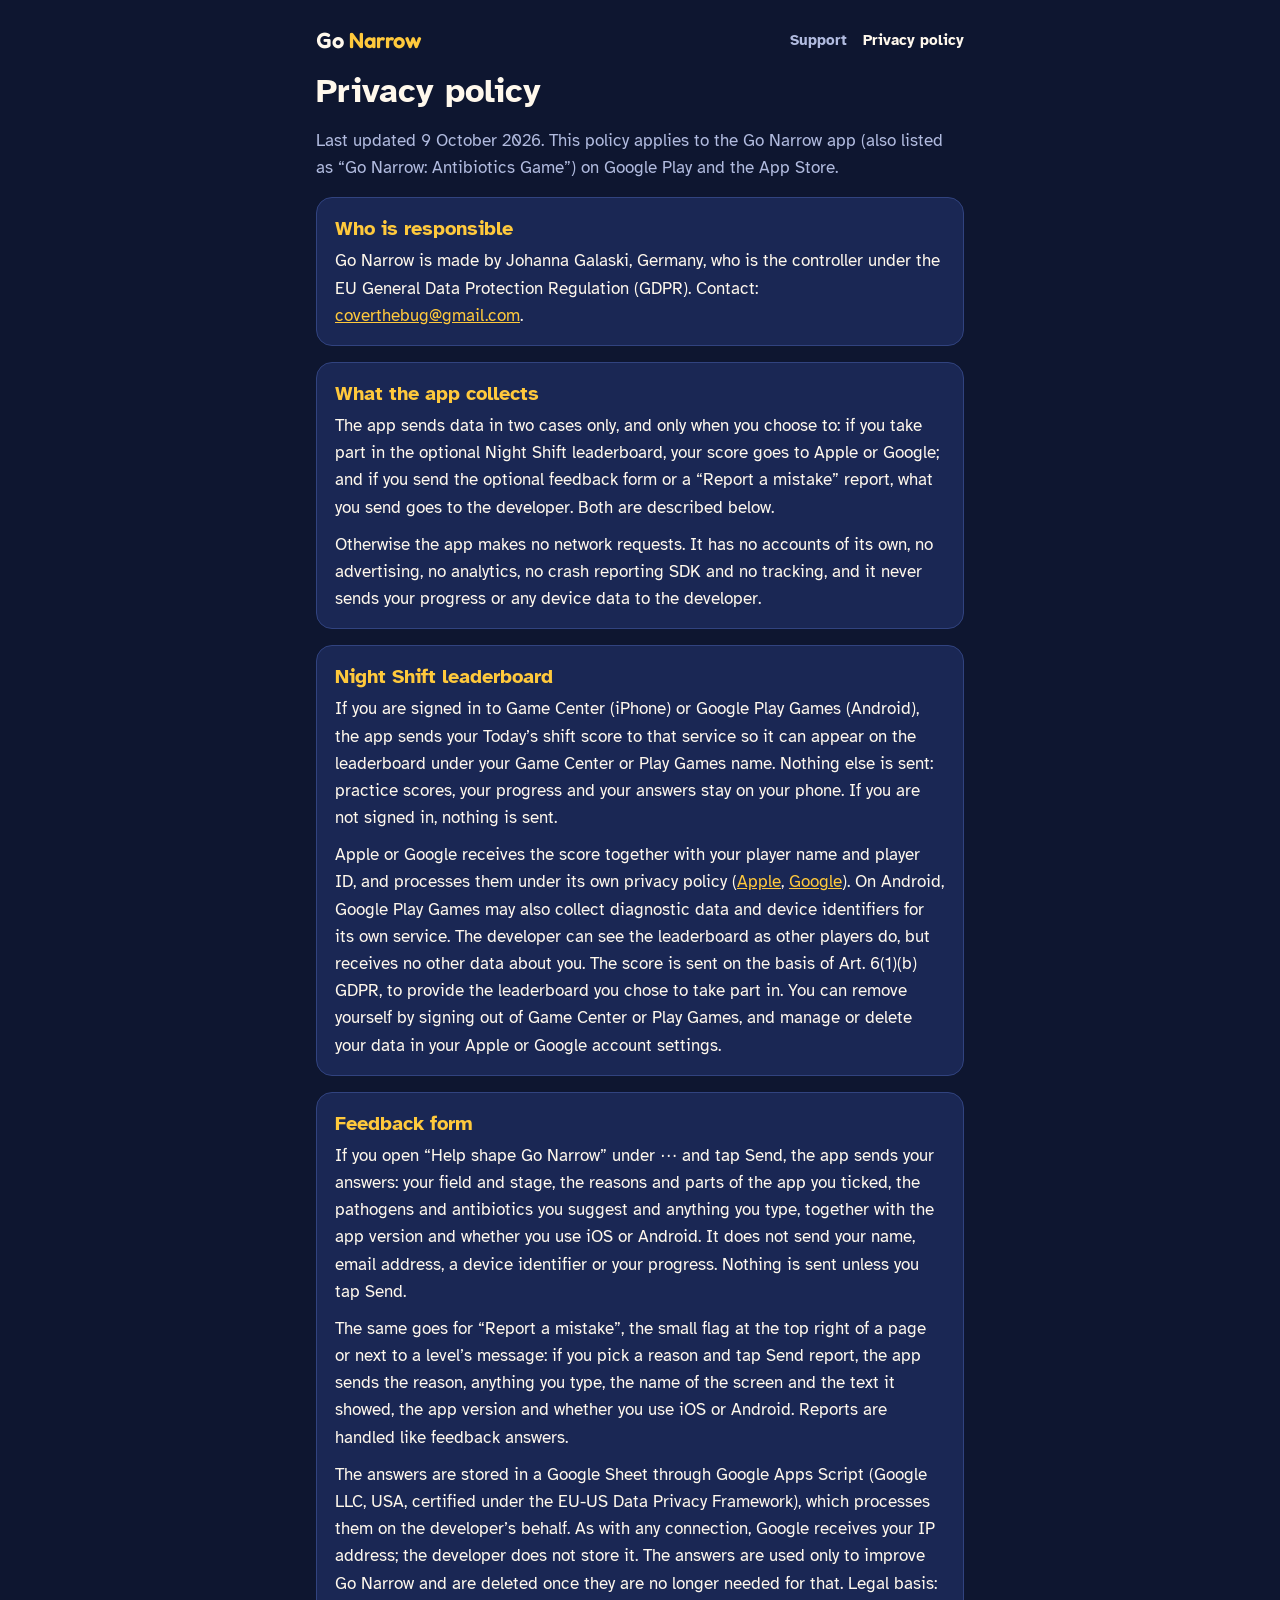
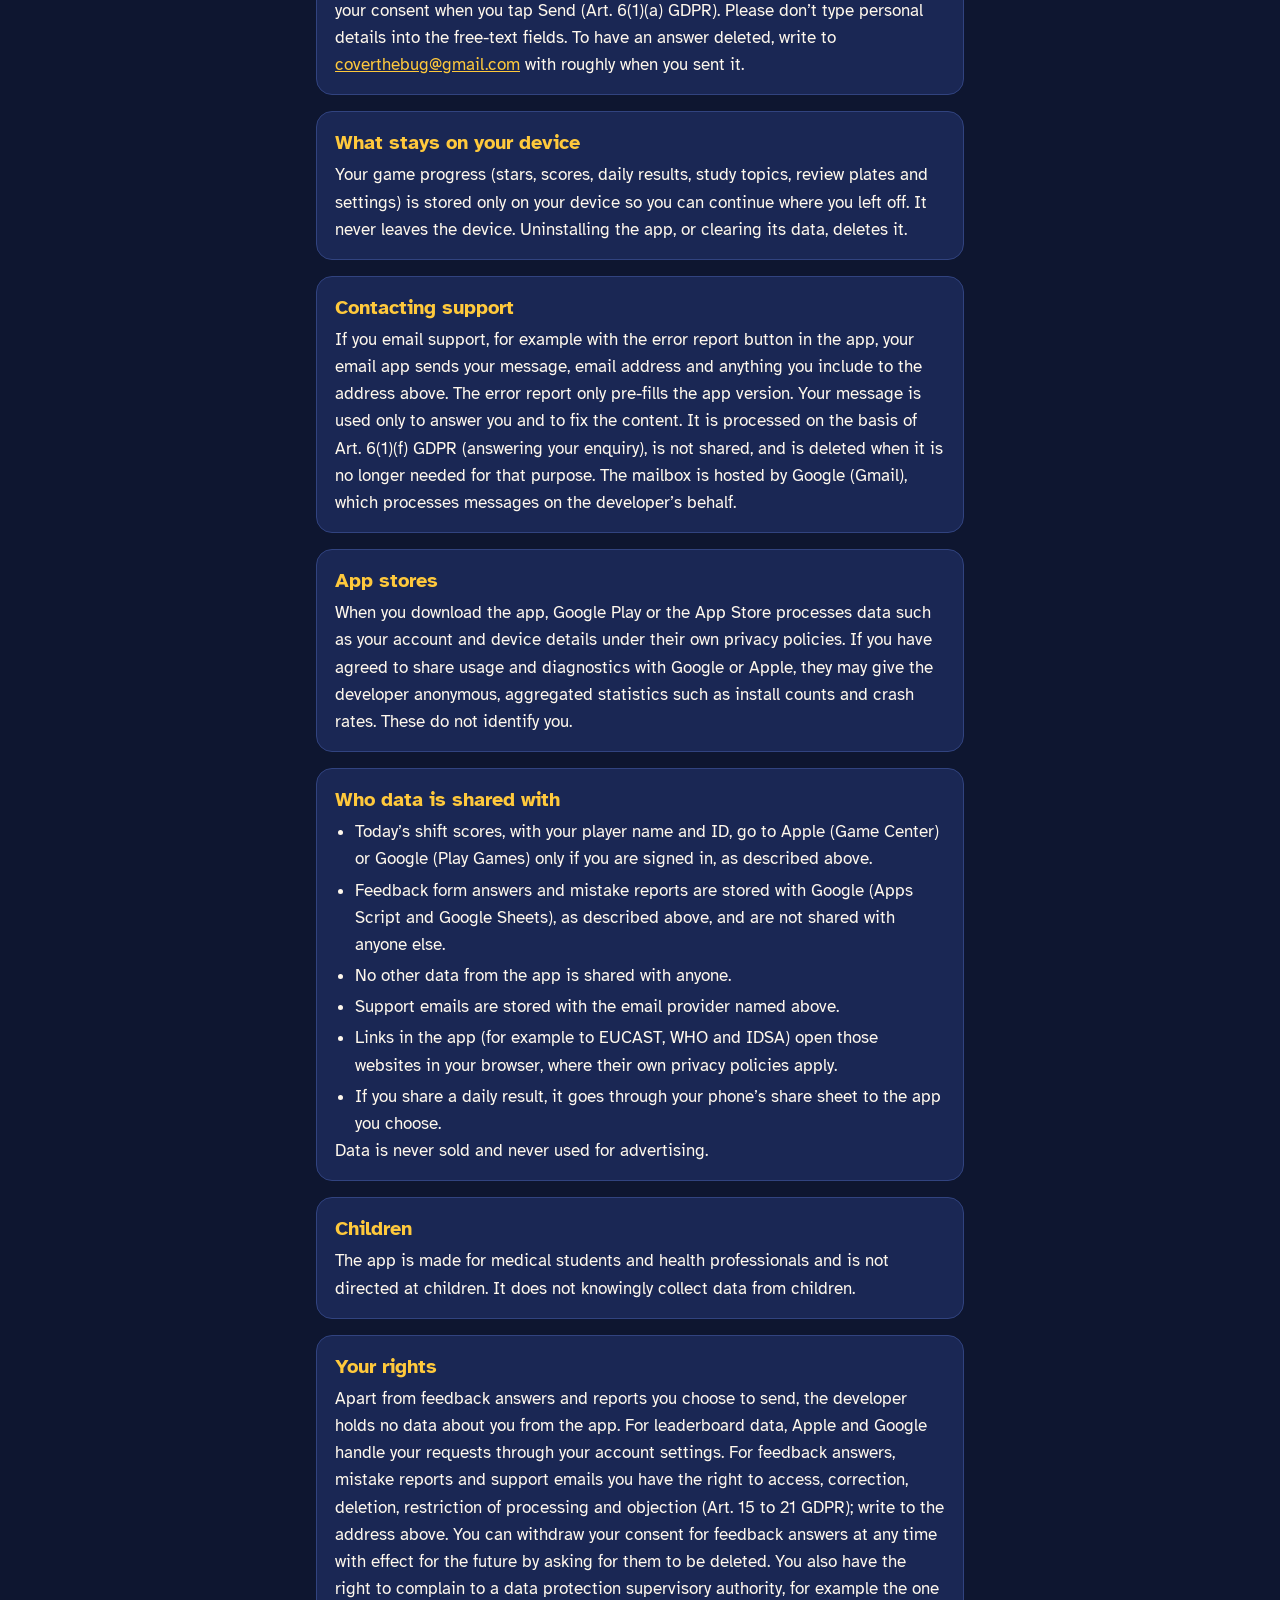
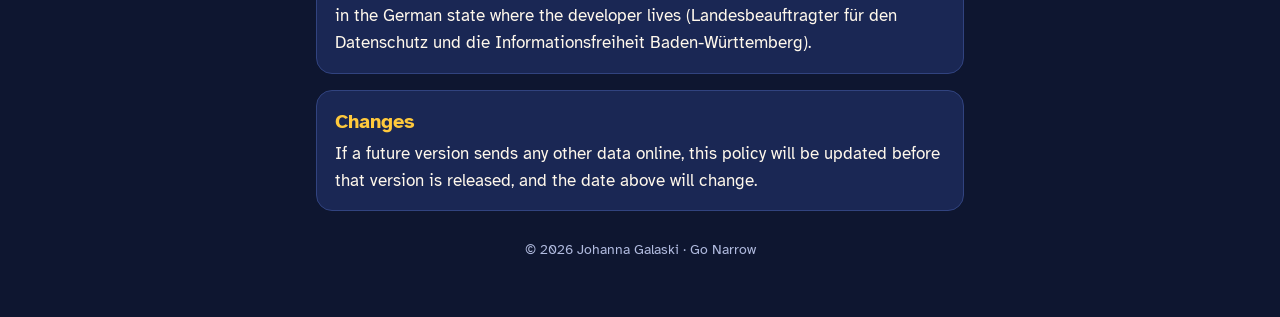
==== commit e19f9b70: "Privacy policy: date 9 October 2026 Co-Authored-By: Claude Opus 5.5 (1M context) <noreply@anthropic." ====
--- a/go-narrow/privacy.html
+++ b/go-narrow/privacy.html
@@ -12,7 +12,7 @@
 <main>
 <header><a class="mark" href="index.html">Go <span>Narrow</span></a><nav><a href="index.html">Support</a><a href="privacy.html" aria-current="page">Privacy policy</a></nav></header>
 <h1>Privacy policy</h1>
-<p class="lede">Last updated 8 October 2026. This policy applies to the Go Narrow app (also listed as “Go Narrow: Antibiotics Game”) on Google Play and the App Store.</p>
+<p class="lede">Last updated 9 October 2026. This policy applies to the Go Narrow app (also listed as “Go Narrow: Antibiotics Game”) on Google Play and the App Store.</p>
 
 <section>
 <h2>Who is responsible</h2>
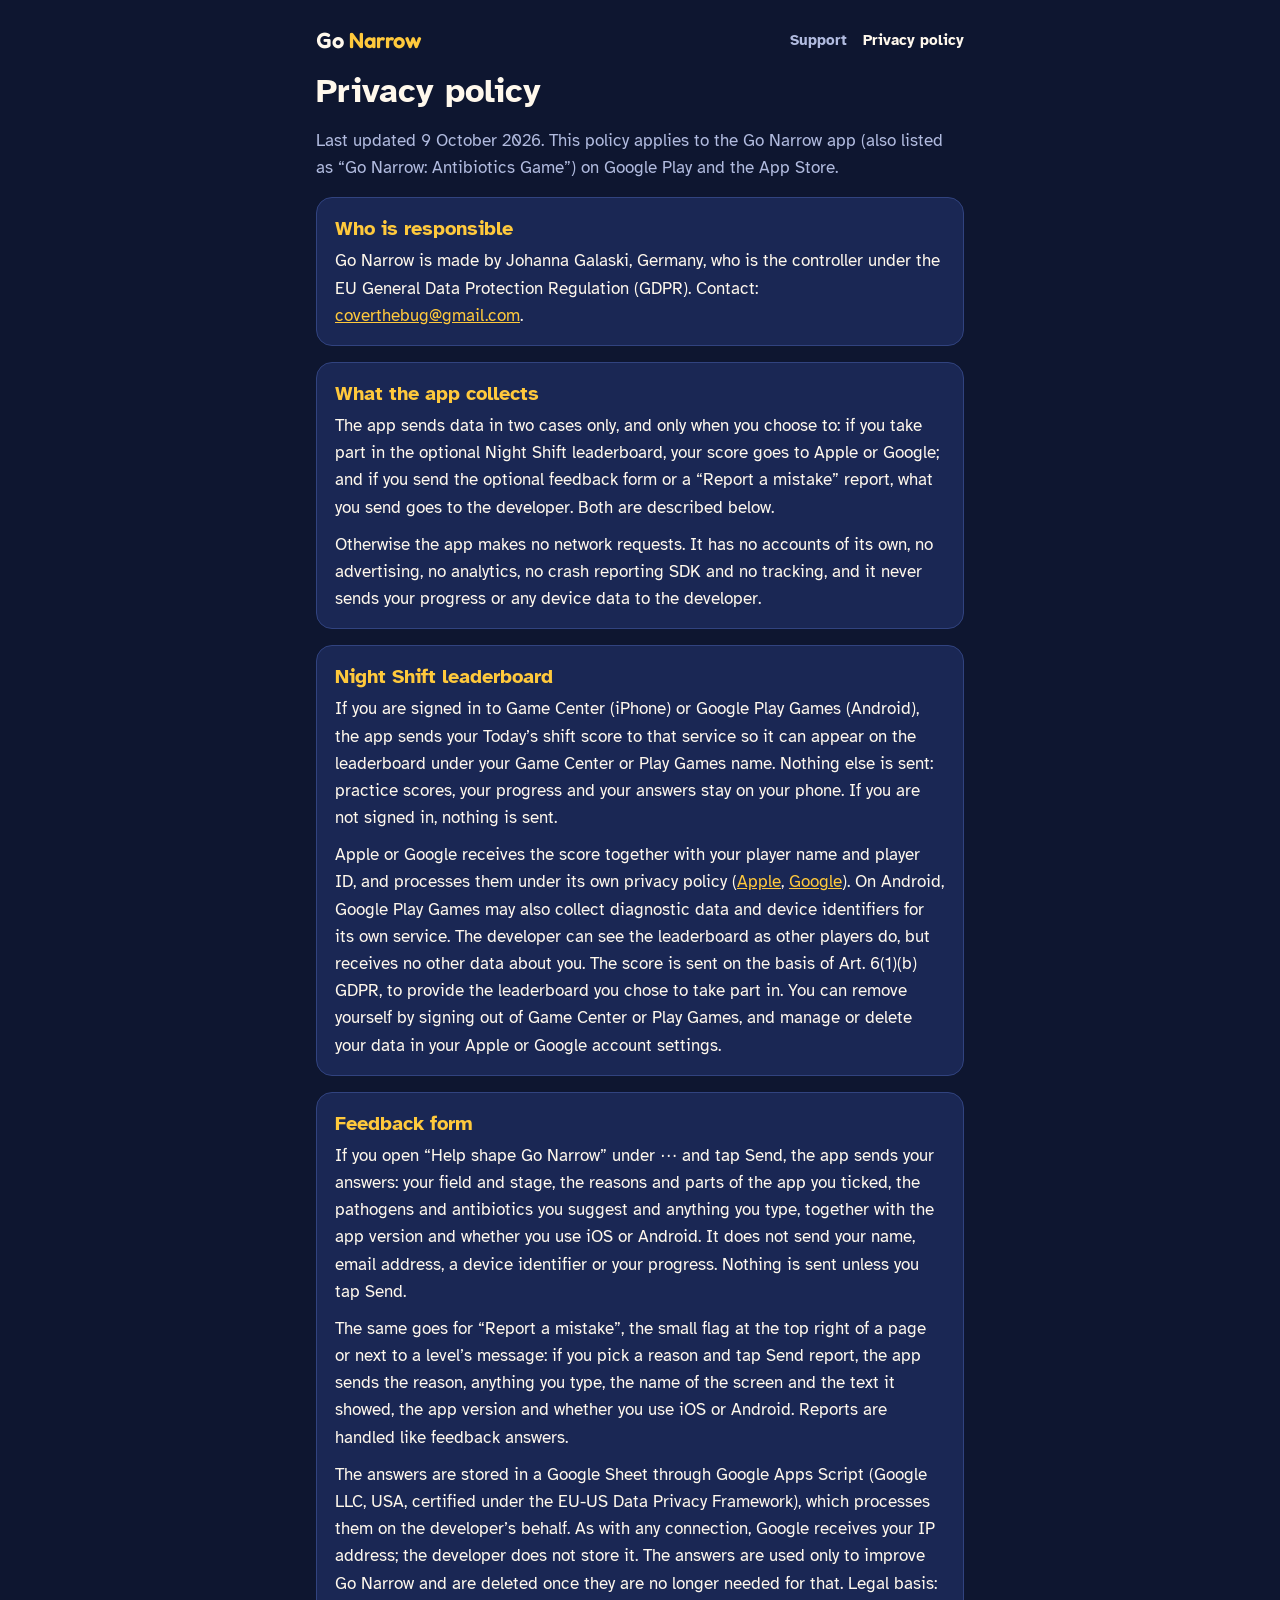
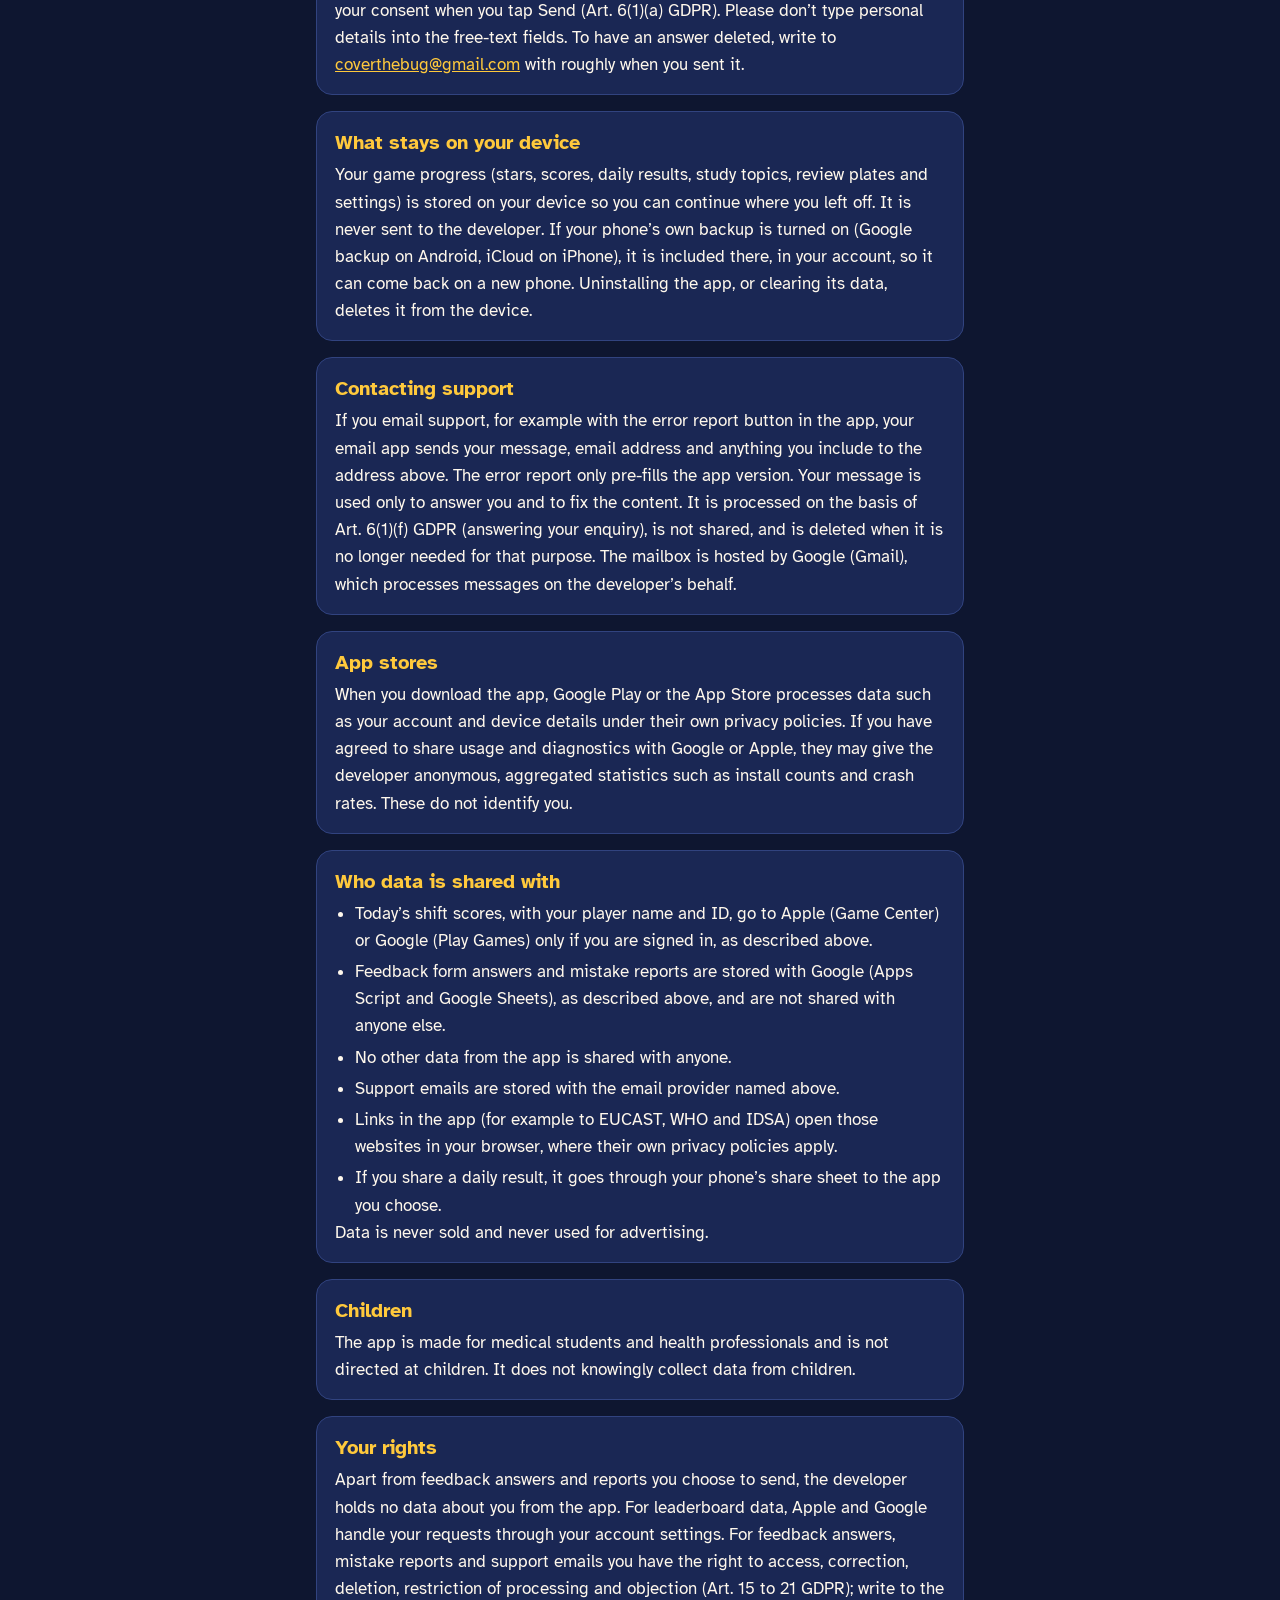
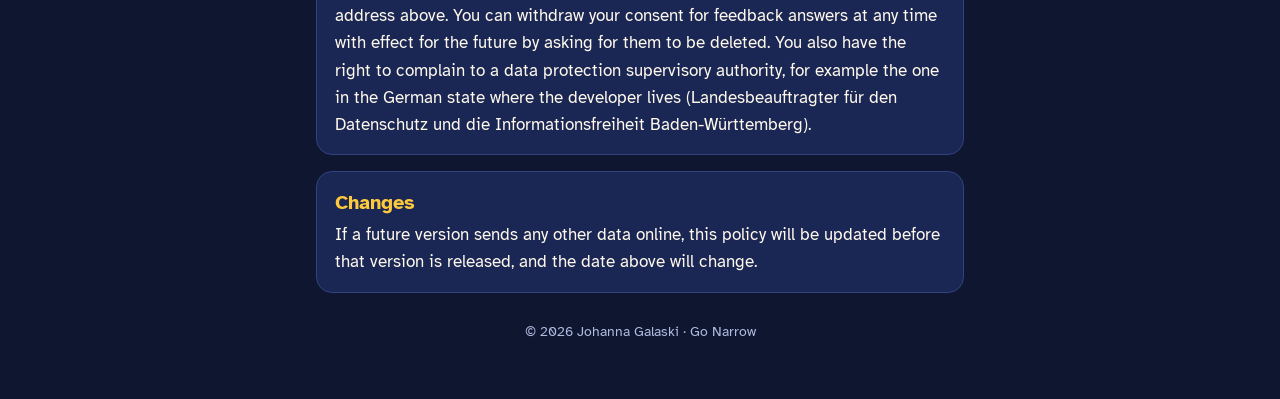
==== commit aaa35e0f: "Privacy policy and support: progress is included in the phone's own backup Co-Authored-By: Claude Op" ====
--- a/go-narrow/privacy.html
+++ b/go-narrow/privacy.html
@@ -36,7 +36,7 @@
 </section>
 <section>
 <h2>What stays on your device</h2>
-<p>Your game progress (stars, scores, daily results, study topics, review plates and settings) is stored only on your device so you can continue where you left off. It never leaves the device. Uninstalling the app, or clearing its data, deletes it.</p>
+<p>Your game progress (stars, scores, daily results, study topics, review plates and settings) is stored on your device so you can continue where you left off. It is never sent to the developer. If your phone’s own backup is turned on (Google backup on Android, iCloud on iPhone), it is included there, in your account, so it can come back on a new phone. Uninstalling the app, or clearing its data, deletes it from the device.</p>
 </section>
 <section>
 <h2>Contacting support</h2>
